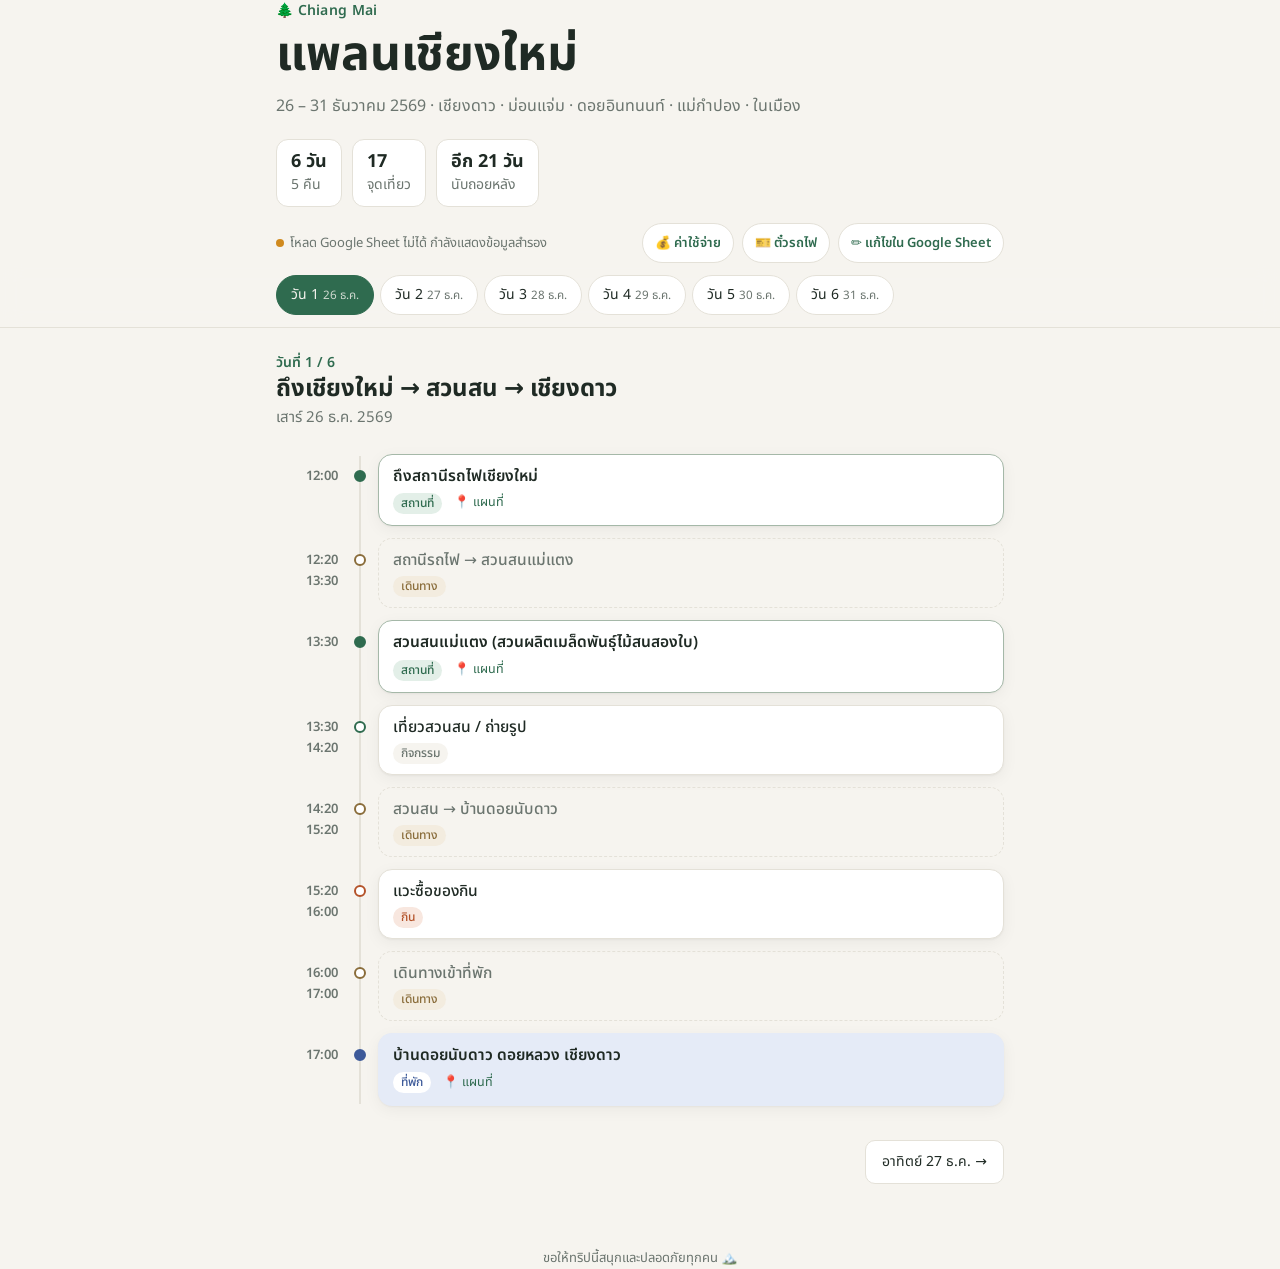
==== index.html @ aa2da0b5 "ปรับทุกหน้าให้ใช้งานบนมือถือได้ดีขึ้น" ====
<!DOCTYPE html>
<html lang="th">
<head>
<meta charset="UTF-8">
<meta name="viewport" content="width=device-width, initial-scale=1.0">
<title>ทริปเชียงใหม่ 2569</title>
<meta name="description" content="แพลนเที่ยวเชียงใหม่กับเพื่อนๆ 26–31 ธันวาคม 2569">
<link rel="preconnect" href="https://fonts.googleapis.com">
<link rel="preconnect" href="https://fonts.gstatic.com" crossorigin>
<link href="https://fonts.googleapis.com/css2?family=Noto+Sans+Thai:wght@400;500;600;700&display=swap" rel="stylesheet">
<style>
  :root {
    --bg: #f6f4ef;
    --surface: #ffffff;
    --text: #1f2a24;
    --muted: #6b756f;
    --line: #e4e1d8;
    --accent: #2f6b4f;
    --accent-soft: #e3efe8;
    --travel: #8a6d3b;
    --travel-soft: #f3ecdf;
    --food: #b4532a;
    --food-soft: #f8e7df;
    --stay: #3d5a99;
    --stay-soft: #e5ebf7;
    --shadow: 0 1px 2px rgba(0,0,0,.04), 0 4px 16px rgba(0,0,0,.05);
  }
  @media (prefers-color-scheme: dark) {
    :root {
      --bg: #121614;
      --surface: #1b211e;
      --text: #e8ece9;
      --muted: #94a09a;
      --line: #2b332f;
      --accent: #7cc4a0;
      --accent-soft: #1f3329;
      --travel: #d4b27a;
      --travel-soft: #2e2819;
      --food: #ee9a74;
      --food-soft: #35231b;
      --stay: #9db4ec;
      --stay-soft: #1f2639;
      --shadow: none;
    }
  }
  * { box-sizing: border-box; margin: 0; padding: 0; }
  body {
    font-family: "Noto Sans Thai", system-ui, sans-serif;
    background: var(--bg);
    color: var(--text);
    line-height: 1.6;
    -webkit-font-smoothing: antialiased;
  }
  .wrap { max-width: 760px; margin: 0 auto; padding: 0 16px; }

  /* Header */
  header { padding: 48px 0 24px; }
  .eyebrow { color: var(--accent); font-weight: 600; font-size: 14px; letter-spacing: .02em; }
  h1 { font-size: clamp(32px, 7vw, 48px); line-height: 1.15; font-weight: 700; margin: 6px 0 10px; }
  .sub { color: var(--muted); font-size: 16px; }
  .stats { display: flex; gap: 10px; flex-wrap: wrap; margin-top: 20px; }
  .stat {
    background: var(--surface); border: 1px solid var(--line); border-radius: 12px;
    padding: 10px 14px; font-size: 14px; color: var(--muted);
  }
  .stat b { color: var(--text); font-size: 18px; display: block; line-height: 1.3; }

  /* Tabs */
  nav {
    position: sticky; top: 0; z-index: 10;
    background: color-mix(in srgb, var(--bg) 88%, transparent);
    backdrop-filter: blur(10px); -webkit-backdrop-filter: blur(10px);
    border-bottom: 1px solid var(--line);
  }
  .tabs { display: flex; gap: 6px; overflow-x: auto; padding: 12px 0; scrollbar-width: none; }
  .tabs::-webkit-scrollbar { display: none; }
  .tab {
    flex: 0 0 auto; border: 1px solid var(--line); background: var(--surface); color: var(--text);
    font: inherit; font-size: 14px; padding: 6px 14px; border-radius: 999px; cursor: pointer;
    transition: background .15s, color .15s, border-color .15s;
  }
  .tab small { color: var(--muted); margin-left: 4px; }
  .tab[aria-selected="true"] { background: var(--accent); border-color: var(--accent); color: var(--bg); }
  .tab[aria-selected="true"] small { color: inherit; opacity: .8; }

  /* Day */
  main.wrap { padding-top: 24px; padding-bottom: 64px; }
  .day-head { margin-bottom: 18px; }
  .day-head .num { color: var(--accent); font-weight: 600; font-size: 14px; }
  .day-head h2 { font-size: 24px; line-height: 1.3; }
  .day-head p { color: var(--muted); font-size: 15px; }

  .timeline { list-style: none; position: relative; }
  .timeline::before {
    content: ""; position: absolute; left: 83px; top: 8px; bottom: 8px; width: 2px; background: var(--line);
  }
  .item { display: grid; grid-template-columns: 72px 24px 1fr; gap: 0 0; align-items: start; padding: 6px 0; }
  .time { font-size: 13px; font-weight: 600; color: var(--muted); text-align: right; padding: 12px 10px 0 0; font-variant-numeric: tabular-nums; }
  .dot {
    width: 12px; height: 12px; border-radius: 50%; margin: 16px auto 0; position: relative; z-index: 1;
    background: var(--surface); border: 2px solid var(--accent);
  }
  .card {
    background: var(--surface); border: 1px solid var(--line); border-radius: 14px;
    padding: 10px 14px; box-shadow: var(--shadow); margin-left: 6px;
  }
  .card .title { font-weight: 500; font-size: 15.5px; }
  .meta { display: flex; align-items: center; gap: 8px; flex-wrap: wrap; margin-top: 2px; }
  .tag { font-size: 12px; padding: 1px 8px; border-radius: 999px; font-weight: 500; }
  .map { font-size: 12.5px; color: var(--accent); text-decoration: none; }
  .map:hover { text-decoration: underline; }

  .t-place .dot { background: var(--accent); }
  .t-place .card { border-color: color-mix(in srgb, var(--accent) 35%, var(--line)); }
  .t-place .title { font-weight: 600; }
  .tag.place { background: var(--accent-soft); color: var(--accent); }
  .t-travel .dot { border-color: var(--travel); }
  .t-travel .card { background: transparent; box-shadow: none; border-style: dashed; }
  .t-travel .title { color: var(--muted); }
  .tag.travel { background: var(--travel-soft); color: var(--travel); }
  .t-food .dot { border-color: var(--food); }
  .tag.food { background: var(--food-soft); color: var(--food); }
  .t-stay .dot { background: var(--stay); border-color: var(--stay); }
  .t-stay .card { background: var(--stay-soft); border-color: transparent; }
  .t-stay .title { font-weight: 600; }
  .tag.stay { background: var(--surface); color: var(--stay); }
  .tag.activity { background: var(--bg); color: var(--muted); }

  .pager { display: flex; justify-content: space-between; gap: 10px; margin-top: 28px; }
  .pager button {
    font: inherit; font-size: 14px; background: var(--surface); color: var(--text);
    border: 1px solid var(--line); border-radius: 10px; padding: 10px 16px; cursor: pointer;
  }
  .pager button:disabled { visibility: hidden; }

  .sync { display: flex; align-items: center; justify-content: space-between; gap: 10px; flex-wrap: wrap; margin-top: 16px; font-size: 13px; color: var(--muted); }
  .led { display: inline-block; width: 8px; height: 8px; border-radius: 50%; background: var(--muted); margin-right: 6px; vertical-align: middle; }
  .led.ok { background: #2fa36b; } .led.warn { background: #d08a1e; }
  .edit { color: var(--accent); text-decoration: none; font-weight: 600; border: 1px solid var(--line); background: var(--surface); padding: 6px 12px; border-radius: 999px; }
  .edit:hover { border-color: var(--accent); }
  footer { color: var(--muted); font-size: 13px; text-align: center; padding: 0 0 40px; }

  /* มือถือ */
  html { -webkit-text-size-adjust: 100%; }
  .tab { min-height: 40px; }
  .map { display: inline-flex; align-items: center; min-height: 32px; padding: 0 4px; margin: -4px 0; }
  .pager button { min-height: 44px; }
  .edit { display: inline-flex; align-items: center; min-height: 40px; }
  @media (max-width: 480px) {
    header { padding: 28px 0 16px; }
    .sub { font-size: 15px; }
    .stats { display: grid; grid-template-columns: repeat(3, 1fr); gap: 8px; }
    .stat { padding: 8px 10px; font-size: 13px; }
    .stat b { font-size: 16px; white-space: nowrap; }
    .sync > span:last-child { width: 100%; display: grid !important; grid-template-columns: 1fr 1fr; }
    .sync > span:last-child .edit { justify-content: center; }
    .sync > span:last-child .edit:last-child { grid-column: 1 / -1; }
    .tabs { padding: 10px 0; margin: 0 -16px; padding-left: 16px; padding-right: 16px; scroll-padding: 0 16px; }
    .day-head h2 { font-size: 21px; }
    .timeline::before { left: 59px; }
    .item { grid-template-columns: 48px 24px 1fr; }
    .time { font-size: 12px; padding-right: 6px; }
    .card { padding: 9px 12px; margin-left: 4px; }
    .card .title { font-size: 15px; }
    .pager button { flex: 1; font-size: 13px; padding: 10px 12px; }
    .pager button:last-child { text-align: right; }
  }
</style>
</head>
<body>
<header class="wrap">
  <div class="eyebrow">🌲 Chiang Mai</div>
  <h1>แพลนเชียงใหม่</h1>
  <p class="sub">26 – 31 ธันวาคม 2569 · เชียงดาว · ม่อนแจ่ม · ดอยอินทนนท์ · แม่กำปอง · ในเมือง</p>
  <div class="stats">
    <div class="stat"><b>6 วัน</b>5 คืน</div>
    <div class="stat"><b id="placeCount">–</b>จุดเที่ยว</div>
    <div class="stat"><b id="countdown">–</b>นับถอยหลัง</div>
  </div>
  <div class="sync">
    <span id="syncStatus"><i class="led"></i>กำลังโหลดข้อมูลจาก Google Sheet…</span>
    <span style="display:flex;gap:8px;flex-wrap:wrap">
      <a class="edit" href="expenses.html">💰 ค่าใช้จ่าย</a>
      <a class="edit" href="tickets.html">🎫 ตั๋วรถไฟ</a>
      <a id="editLink" class="edit" target="_blank" rel="noopener">✏️ แก้ไขใน Google Sheet</a>
    </span>
  </div>
</header>

<nav><div class="wrap"><div class="tabs" id="tabs" role="tablist"></div></div></nav>

<main class="wrap" id="day"></main>

<footer class="wrap">ขอให้ทริปนี้สนุกและปลอดภัยทุกคน 🏔️</footer>

<script>
// ข้อมูลสำรอง ใช้เมื่อโหลด Google Sheet ไม่ได้
const FALLBACK = [
  { date: "2026-12-26", label: "เสาร์ 26 ธ.ค.", title: "ถึงเชียงใหม่ → สวนสน → เชียงดาว", items: [
    ["12:00", "ถึงสถานีรถไฟเชียงใหม่", "place", "สถานีรถไฟเชียงใหม่"],
    ["12:20–13:30", "สถานีรถไฟ → สวนสนแม่แตง", "travel"],
    ["13:30", "สวนสนแม่แตง (สวนผลิตเมล็ดพันธุ์ไม้สนสองใบ)", "place", "สวนผลิตเมล็ดพันธุ์ไม้สนสองใบ แม่แตง"],
    ["13:30–14:20", "เที่ยวสวนสน / ถ่ายรูป", "activity"],
    ["14:20–15:20", "สวนสน → บ้านดอยนับดาว", "travel"],
    ["15:20–16:00", "แวะซื้อของกิน", "food"],
    ["16:00–17:00", "เดินทางเข้าที่พัก", "travel"],
    ["17:00", "บ้านดอยนับดาว ดอยหลวง เชียงดาว", "stay", "บ้านดอยนับดาว เชียงดาว"],
  ]},
  { date: "2026-12-27", label: "อาทิตย์ 27 ธ.ค.", title: "ไร่แกะ → จังเกิ้ลโคสเตอร์ → ม่อนแจ่ม", items: [
    ["09:00", "ออกเดินทางจากบ้านดอยนับดาว", "activity"],
    ["09:00–10:40", "เชียงดาว → ไร่ปางแกะเมอร์ริโน่", "travel"],
    ["10:40", "ไร่ปางแกะเมอร์ริโน่", "place", "ไร่ปางแกะเมอร์ริโน่"],
    ["10:40–12:00", "ให้อาหารแกะ / ถ่ายรูป", "activity"],
    ["12:00–12:30", "กินข้าว", "food"],
    ["12:30–12:50", "ไปโป่งแยง Jungle Coaster", "travel"],
    ["13:00", "โป่งแยง จังเกิ้ล โคสเตอร์", "place", "Pongyang Jungle Coaster"],
    ["15:20–17:00", "เดินทางไปที่พัก", "travel"],
    ["17:00", "ถึงบ้านภูต้นซ้อ ม่อนแจ่ม", "stay", "บ้านภูต้นซ้อ ม่อนแจ่ม"],
  ]},
  { date: "2026-12-28", label: "จันทร์ 28 ธ.ค.", title: "ดอยปุย → ดอยสุเทพ → อ่างแก้ว → อินทนนท์", items: [
    ["09:00", "ออกจากบ้านภูต้นซ้อ ม่อนแจ่ม", "activity"],
    ["09:00–10:20", "ม่อนแจ่ม → จุดชมวิวดอยปุย", "travel"],
    ["10:20", "จุดชมวิวดอยปุย", "place", "จุดชมวิวดอยปุย"],
    ["10:20–11:00", "ถ่ายรูป / ชมวิว", "activity"],
    ["11:00–11:30", "ดอยปุย → ดอยสุเทพ", "travel"],
    ["11:30", "วัดพระธาตุดอยสุเทพราชวรวิหาร", "place", "วัดพระธาตุดอยสุเทพราชวรวิหาร"],
    ["11:30–12:20", "เดินเล่น / ถ่ายรูป", "activity"],
    ["12:20–12:50", "ดอยสุเทพ → อ่างแก้ว มช.", "travel"],
    ["12:50", "อ่างแก้ว มช.", "place", "อ่างแก้ว มหาวิทยาลัยเชียงใหม่"],
    ["12:50–13:30", "เดินเล่น / ถ่ายรูป", "activity"],
    ["14:00–14:20", "อ่างแก้ว → สวนสาธารณะ อบจ.", "travel"],
    ["14:20", "สวนสาธารณะ อบจ.เชียงใหม่", "place", "สวนสาธารณะ อบจ.เชียงใหม่"],
    ["14:20–15:00", "เดินเล่น", "activity"],
    ["15:00–17:00", "สวน อบจ. → ดอยอินทนนท์", "travel"],
    ["17:00", "ลานกางเต็นท์ ดอยอินทนนท์", "stay", "ลานกางเต็นท์ ดอยอินทนนท์"],
  ]},
  { date: "2026-12-29", label: "อังคาร 29 ธ.ค.", title: "กิ่วแม่ปาน → ผาช่อ → แม่กำปอง", items: [
    ["07:30–08:00", "กินข้าว / เตรียมตัว", "food"],
    ["08:00", "ออกจากดอยอินทนนท์", "activity"],
    ["08:20", "ถึงกิ่วแม่ปาน", "place", "เส้นทางศึกษาธรรมชาติกิ่วแม่ปาน"],
    ["08:20–10:30", "เดินกิ่วแม่ปาน", "activity"],
    ["10:30", "ออกจากกิ่วแม่ปาน", "activity"],
    ["10:30–12:00", "ดอยอินทนนท์ → ผาช่อ", "travel"],
    ["12:00", "ถึงผาช่อ อุทยานแห่งชาติแม่วาง", "place", "ผาช่อ อุทยานแห่งชาติแม่วาง"],
    ["13:45–16:15", "ผาช่อ → แม่กำปอง", "travel"],
    ["16:15–16:30", "ถึงแม่กำปอง", "place", "หมู่บ้านแม่กำปอง"],
    ["16:30–18:30", "เดินเที่ยวแม่กำปอง", "activity"],
    ["18:30–20:00", "แม่กำปอง → โรงแรมในเมือง", "travel"],
    ["20:00", "นอนโรงแรมในเมืองเชียงใหม่", "stay"],
  ]},
  { date: "2026-12-30", label: "พุธ 30 ธ.ค.", title: "ต้นฉำฉากลางน้ำ → ท่าแพ → คลองแม่ข่า → กลับ", items: [
    ["04:30", "ออกเดินทาง", "activity"],
    ["04:30–06:00", "โรงแรม → ท่าเรือเขื่อนแม่งัด", "travel"],
    ["06:00", "ถึงท่าเรือต้นฉำฉากลางน้ำ", "place", "ต้นฉำฉากลางน้ำ เขื่อนแม่งัด"],
    ["06:00–06:20", "นั่งเรือ", "travel"],
    ["06:20", "ถึงต้นฉำฉากลางน้ำ", "place"],
    ["06:20–07:30", "ชมวิว / ถ่ายรูป", "activity"],
    ["07:30–07:50", "กลับท่าเรือ", "travel"],
    ["07:50–09:20", "กลับเชียงใหม่", "travel"],
    ["09:20–10:30", "กินข้าว / พัก", "food"],
    ["11:00", "Check out โรงแรมในเมืองเชียงใหม่", "stay"],
    ["11:00–11:30", "โรงแรม → ประตูท่าแพ", "travel"],
    ["11:30", "ถึงประตูท่าแพ", "place", "ประตูท่าแพ เชียงใหม่"],
    ["11:30–13:30", "กินข้าว / เที่ยว", "food"],
    ["14:30", "ออกจากประตูท่าแพ", "activity"],
    ["15:00–16:30", "เดินเที่ยวคลองแม่ข่า", "place", "คลองแม่ข่า เชียงใหม่"],
    ["17:00", "สถานีรถไฟเชียงใหม่ กลับ กทม.", "place", "สถานีรถไฟเชียงใหม่"],
    ["18:20", "รถไฟออกจากสถานีเชียงใหม่ (ขบวน 10)", "travel"],
  ]},
  { date: "2026-12-31", label: "พฤหัสบดี 31 ธ.ค.", title: "ถึงกรุงเทพฯ", items: [
    ["06:30", "ถึงสถานีกลางกรุงเทพอภิวัฒน์", "place", "สถานีกลางกรุงเทพอภิวัฒน์"],
    ["08:30", "แยกย้ายกลับบ้าน", "activity"],
  ]},
];

const TAGS = { place: "สถานที่", travel: "เดินทาง", food: "กิน", stay: "ที่พัก", activity: "กิจกรรม" };
const esc = s => s.replace(/[&<>"]/g, c => ({ "&": "&amp;", "<": "&lt;", ">": "&gt;", '"': "&quot;" }[c]));
const tabsEl = document.getElementById("tabs");
const dayEl = document.getElementById("day");

function render(i, scrollTab = true) {
  const d = TRIP[i];
  [...tabsEl.children].forEach((t, j) => t.setAttribute("aria-selected", j === i));
  const t = tabsEl.children[i];
  tabsEl.scrollTo({ left: t.offsetLeft - (tabsEl.clientWidth - t.offsetWidth) / 2, behavior: "smooth" });
  dayEl.innerHTML = `
    <div class="day-head">
      <div class="num">วันที่ ${i + 1} / ${TRIP.length}</div>
      <h2>${esc(d.title)}</h2>
      <p>${esc(d.label)} 2569</p>
    </div>
    <ol class="timeline">
      ${d.items.map(([time, title, type, q]) => `
        <li class="item t-${type}">
          <div class="time">${time.replace("–", "<br>")}</div>
          <div class="dot"></div>
          <div class="card">
            <div class="title">${esc(title)}</div>
            <div class="meta">
              <span class="tag ${type}">${TAGS[type]}</span>
              ${q ? `<a class="map" target="_blank" rel="noopener" href="https://www.google.com/maps/search/?api=1&query=${encodeURIComponent(q)}">📍 แผนที่</a>` : ""}
            </div>
          </div>
        </li>`).join("")}
    </ol>
    <div class="pager">
      <button ${i === 0 ? "disabled" : ""} onclick="go(${i - 1})">← ${i > 0 ? esc(TRIP[i - 1].label) : ""}</button>
      <button ${i === TRIP.length - 1 ? "disabled" : ""} onclick="go(${i + 1})">${i < TRIP.length - 1 ? esc(TRIP[i + 1].label) : ""} →</button>
    </div>`;
  history.replaceState(null, "", "#day" + (i + 1));
}
function go(i) { current = i; render(i); window.scrollTo({ top: document.querySelector("nav").offsetTop, behavior: "smooth" }); }

// ====== Google Sheet ======
const SHEET_ID = "1g6TUgi-lsjH7V-GZ_DfPVEWCNYqz2OyLvq09_fQpO-4";
const SHEET_TAB = "แพลนเว็บ";            // ชื่อแท็บในชีต
const REFRESH_SEC = 30;                  // ดึงข้อมูลใหม่ทุกกี่วินาที
const TRIP_START = new Date("2026-12-26T00:00:00+07:00");
const TH_DAYS = ["อาทิตย์","จันทร์","อังคาร","พุธ","พฤหัสบดี","ศุกร์","เสาร์"];
const TH_MONTHS = ["ม.ค.","ก.พ.","มี.ค.","เม.ย.","พ.ค.","มิ.ย.","ก.ค.","ส.ค.","ก.ย.","ต.ค.","พ.ย.","ธ.ค."];
const TYPE_FROM_TH = { "สถานที่":"place", "เดินทาง":"travel", "กิน":"food", "ที่พัก":"stay", "กิจกรรม":"activity" };

let TRIP = FALLBACK, current = 0, lastJSON = "";
document.getElementById("editLink").href = `https://docs.google.com/spreadsheets/d/${SHEET_ID}/edit`;

function parseCSV(text) {
  const rows = []; let row = [], f = "", q = false;
  for (let i = 0; i < text.length; i++) {
    const c = text[i];
    if (q) { if (c === '"') { if (text[i + 1] === '"') { f += '"'; i++; } else q = false; } else f += c; }
    else if (c === '"') q = true;
    else if (c === ",") { row.push(f); f = ""; }
    else if (c === "\n" || c === "\r") { if (c === "\r" && text[i + 1] === "\n") i++; row.push(f); rows.push(row); row = []; f = ""; }
    else f += c;
  }
  if (f || row.length) { row.push(f); rows.push(row); }
  return rows;
}

function buildTrip(rows) {
  const head = rows[0].map(h => h.trim());
  const col = name => head.indexOf(name);
  const cDay = col("วัน"), cTime = col("เวลา"), cText = col("กิจกรรม"), cType = col("ประเภท"), cMap = col("ค้นหาในแผนที่");
  if (cDay < 0 || cTime < 0 || cText < 0) throw new Error("หัวตารางไม่ตรง");
  const days = {};
  for (const r of rows.slice(1)) {
    const n = parseInt(r[cDay], 10), text = (r[cText] || "").trim();
    if (!n || !text) continue;
    const time = (r[cTime] || "").trim().replace(/(\d{1,2}:\d{2}):\d{2}/g, "$1").replace(/(\d)\.(\d{2})/g, "$1:$2").replace(/\s*[-–]\s*/, "–");
    const type = TYPE_FROM_TH[(r[cType] || "").trim()] || "activity";
    (days[n] = days[n] || []).push([time, text, type, cMap >= 0 ? (r[cMap] || "").trim() : ""]);
  }
  const nums = Object.keys(days).map(Number).sort((a, b) => a - b);
  if (!nums.length) throw new Error("ไม่มีข้อมูล");
  return nums.map(n => {
    const d = new Date(TRIP_START.getTime() + (n - 1) * 864e5);
    const iso = d.toLocaleDateString("en-CA", { timeZone: "Asia/Bangkok" });
    const fb = FALLBACK.find(x => x.date === iso);
    const places = days[n].filter(x => x[2] === "place").map(x => x[1]);
    return {
      date: iso,
      label: `${TH_DAYS[d.getDay()]} ${d.getDate()} ${TH_MONTHS[d.getMonth()]}`,
      title: fb ? fb.title : places.slice(0, 3).join(" → ") || `วันที่ ${n}`,
      items: days[n],
    };
  });
}

function setStatus(kind, msg) {
  document.getElementById("syncStatus").innerHTML = `<i class="led ${kind}"></i>${esc(msg)}`;
}

function buildTabs() {
  tabsEl.innerHTML = "";
  TRIP.forEach((d, i) => {
    const b = document.createElement("button");
    b.className = "tab"; b.setAttribute("role", "tab");
    b.innerHTML = `วัน ${i + 1}<small>${+d.date.slice(8)} ${TH_MONTHS[+d.date.slice(5, 7) - 1]}</small>`;
    b.onclick = () => { current = i; render(i); };
    tabsEl.appendChild(b);
  });
  document.getElementById("placeCount").textContent =
    new Set(TRIP.flatMap(d => d.items.filter(x => x[2] === "place").map(x => x[1]))).size;
  document.querySelector(".stat b").textContent = `${TRIP.length} วัน`;
  document.querySelector(".stat").lastChild.textContent = `${Math.max(TRIP.length - 1, 0)} คืน`;
}

async function loadSheet() {
  try {
    const url = `https://docs.google.com/spreadsheets/d/${SHEET_ID}/gviz/tq?tqx=out:csv&headers=1&sheet=${encodeURIComponent(SHEET_TAB)}&t=${Date.now()}`;
    const res = await fetch(url, { cache: "no-store" });
    if (!res.ok) throw new Error("HTTP " + res.status);
    const trip = buildTrip(parseCSV(await res.text()));
    const json = JSON.stringify(trip);
    if (json !== lastJSON) {
      lastJSON = json; TRIP = trip;
      if (current >= TRIP.length) current = TRIP.length - 1;
      buildTabs(); render(current, false);
    }
    setStatus("ok", "ข้อมูลจาก Google Sheet · อัปเดต " + new Date().toLocaleTimeString("th-TH", { hour: "2-digit", minute: "2-digit", second: "2-digit" }));
  } catch (e) {
    console.warn("โหลด Google Sheet ไม่ได้:", e);
    setStatus("warn", "โหลด Google Sheet ไม่ได้ กำลังแสดงข้อมูลสำรอง");
  }
}

// วันเริ่มต้น: จาก #dayN ใน URL, หรือวันปัจจุบันถ้าอยู่ระหว่างทริป
const today = new Date().toLocaleDateString("en-CA", { timeZone: "Asia/Bangkok" });
current = Math.max(TRIP.findIndex(d => d.date === today), 0);
const m = location.hash.match(/day(\d+)/);
if (m && TRIP[m[1] - 1]) current = m[1] - 1;
buildTabs(); render(current, false);
loadSheet();
setInterval(() => { if (!document.hidden) loadSheet(); }, REFRESH_SEC * 1000);
document.addEventListener("visibilitychange", () => { if (!document.hidden) loadSheet(); });

const diff = Math.ceil((new Date("2026-12-26T12:00:00+07:00") - Date.now()) / 864e5);
document.getElementById("countdown").textContent =
  diff > 0 ? `อีก ${diff} วัน` : (today <= "2026-12-31" ? "กำลังเที่ยว!" : "จบทริปแล้ว");
</script>
</body>
</html>
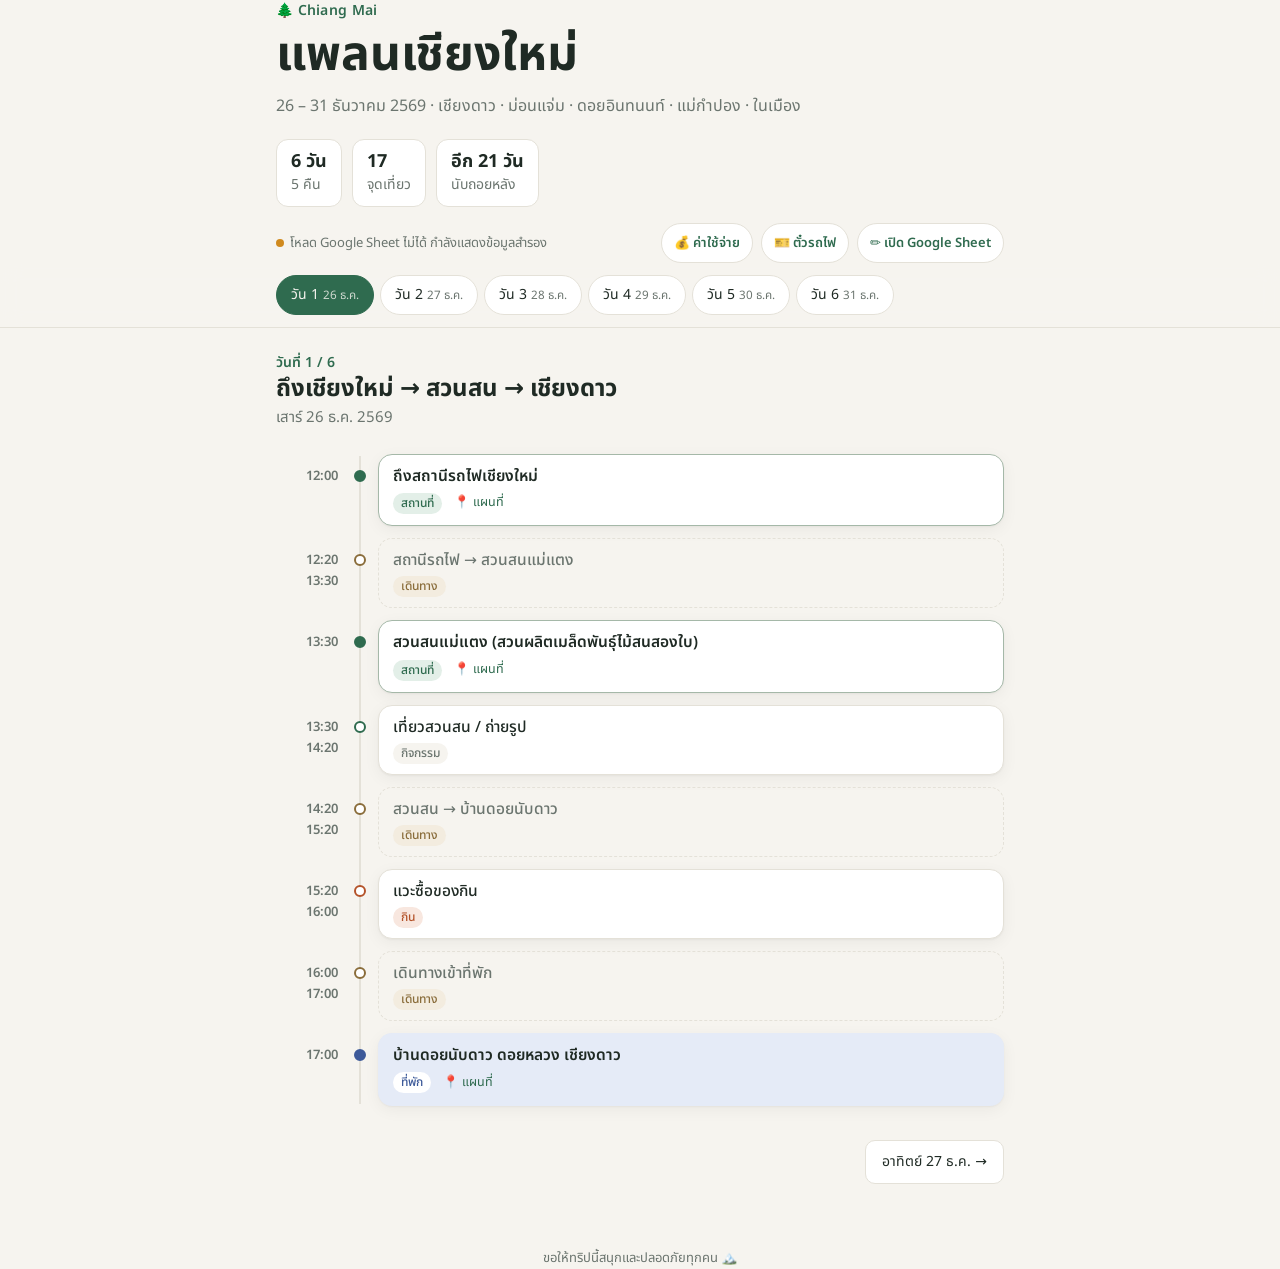
==== commit ed9c33d3: "เพิ่มโหมดแก้ไขกำหนดการบนหน้าเว็บ + สคริปต์ Apps Script" ====
--- a/index.html
+++ b/index.html
@@ -140,6 +140,32 @@
   .edit:hover { border-color: var(--accent); }
   footer { color: var(--muted); font-size: 13px; text-align: center; padding: 0 0 40px; }
 
+  /* โหมดแก้ไขกำหนดการ */
+  .ed-title { width: 100%; font: inherit; font-size: 20px; font-weight: 700; padding: 8px 10px; border-radius: 10px; border: 1px solid var(--line); background: var(--surface); color: var(--text); margin-top: 4px; }
+  .ed-list { list-style: none; display: flex; flex-direction: column; gap: 10px; margin-top: 16px; }
+  .ed-item { background: var(--surface); border: 1px solid var(--line); border-radius: 14px; padding: 10px; display: grid; grid-template-columns: 130px 1fr 120px; gap: 8px; box-shadow: var(--shadow); }
+  .ed-item input, .ed-item select { font: inherit; font-size: 16px; min-height: 42px; padding: 6px 10px; border-radius: 10px; border: 1px solid var(--line); background: var(--bg); color: var(--text); width: 100%; min-width: 0; }
+  .ed-item .f-q { grid-column: 1 / 3; font-size: 14px; }
+  .ed-item .ctl { display: flex; gap: 4px; justify-content: flex-end; }
+  .ed-item .ctl button { font: inherit; width: 40px; height: 42px; border-radius: 10px; border: 1px solid var(--line); background: var(--surface); color: var(--text); cursor: pointer; }
+  .ed-item .ctl button:disabled { opacity: .35; cursor: default; }
+  .ed-item .ctl .del { color: #b4452a; }
+  .ed-add { display: flex; gap: 8px; flex-wrap: wrap; margin-top: 12px; }
+  .ed-btn { font: inherit; font-size: 14px; font-weight: 600; min-height: 44px; padding: 8px 16px; border-radius: 999px; border: 1px dashed var(--accent); background: transparent; color: var(--accent); cursor: pointer; }
+  .ed-btn.danger { border-color: #b4452a; color: #b4452a; }
+  .ed-help { font-size: 13px; color: var(--muted); margin-top: 8px; }
+  .ed-bar { position: fixed; left: 0; right: 0; bottom: 0; z-index: 20; background: var(--surface); border-top: 1px solid var(--line); box-shadow: 0 -4px 16px rgba(0,0,0,.08); padding: 10px 16px calc(10px + env(safe-area-inset-bottom, 0px)); }
+  .ed-bar .in { max-width: 760px; margin: 0 auto; display: flex; gap: 8px; align-items: center; }
+  .ed-bar .msg { flex: 1; font-size: 13px; color: var(--muted); }
+  .ed-bar button { font: inherit; font-size: 15px; font-weight: 600; min-height: 44px; padding: 8px 18px; border-radius: 999px; cursor: pointer; border: 1px solid var(--line); background: var(--surface); color: var(--text); }
+  .ed-bar .save { background: var(--accent); border-color: var(--accent); color: var(--bg); }
+  .ed-bar button:disabled { opacity: .6; cursor: wait; }
+  body.editing main.wrap { padding-bottom: 120px; }
+  body.editing footer { display: none; }
+  button.edit { font: inherit; font-size: 13px; font-weight: 600; cursor: pointer; color: var(--accent); }
+
+  [hidden] { display: none !important; }
+
   /* มือถือ */
   html { -webkit-text-size-adjust: 100%; }
   .tab { min-height: 40px; }
@@ -154,7 +180,8 @@
     .stat b { font-size: 16px; white-space: nowrap; }
     .sync > span:last-child { width: 100%; display: grid !important; grid-template-columns: 1fr 1fr; }
     .sync > span:last-child .edit { justify-content: center; }
-    .sync > span:last-child .edit:last-child { grid-column: 1 / -1; }
+    #planEditBtn[hidden] + .edit { grid-column: 1 / -1; }
+    .sync .edit { white-space: nowrap; padding: 6px 8px; font-size: 13px; }
     .tabs { padding: 10px 0; margin: 0 -16px; padding-left: 16px; padding-right: 16px; scroll-padding: 0 16px; }
     .day-head h2 { font-size: 21px; }
     .timeline::before { left: 59px; }
@@ -164,6 +191,13 @@
     .card .title { font-size: 15px; }
     .pager button { flex: 1; font-size: 13px; padding: 10px 12px; }
     .pager button:last-child { text-align: right; }
+    .ed-item { grid-template-columns: 1fr 1fr; }
+    .ed-item .f-text { grid-column: 1 / -1; order: -1; }
+    .ed-item .f-q { grid-column: 1 / -1; }
+    .ed-item .ctl { grid-column: 1 / -1; }
+    .ed-item .ctl button { flex: 1; width: auto; }
+    .ed-bar .msg { display: none; }
+    .ed-bar button { flex: 1; }
   }
 </style>
 </head>
@@ -182,7 +216,8 @@
     <span style="display:flex;gap:8px;flex-wrap:wrap">
       <a class="edit" href="expenses.html">💰 ค่าใช้จ่าย</a>
       <a class="edit" href="tickets.html">🎫 ตั๋วรถไฟ</a>
-      <a id="editLink" class="edit" target="_blank" rel="noopener">✏️ แก้ไขใน Google Sheet</a>
+      <button type="button" id="planEditBtn" class="edit" hidden onclick="startEdit()">📝 แก้ไขกำหนดการ</button>
+      <a id="editLink" class="edit" target="_blank" rel="noopener">✏️ เปิด Google Sheet</a>
     </span>
   </div>
 </header>
@@ -192,6 +227,14 @@
 <main class="wrap" id="day"></main>
 
 <footer class="wrap">ขอให้ทริปนี้สนุกและปลอดภัยทุกคน 🏔️</footer>
+
+<div class="ed-bar" id="edBar" hidden>
+  <div class="in">
+    <span class="msg">กำลังแก้ไข · กดบันทึกเพื่อส่งขึ้น Google Sheet</span>
+    <button type="button" onclick="cancelEdit()">ยกเลิก</button>
+    <button type="button" class="save" id="edSave" onclick="saveEdit()">💾 บันทึก</button>
+  </div>
+</div>
 
 <script>
 // ข้อมูลสำรอง ใช้เมื่อโหลด Google Sheet ไม่ได้
@@ -279,6 +322,7 @@
 const dayEl = document.getElementById("day");
 
 function render(i, scrollTab = true) {
+  if (editing) return renderEditor(i);
   const d = TRIP[i];
   [...tabsEl.children].forEach((t, j) => t.setAttribute("aria-selected", j === i));
   const t = tabsEl.children[i];
@@ -287,7 +331,7 @@
     <div class="day-head">
       <div class="num">วันที่ ${i + 1} / ${TRIP.length}</div>
       <h2>${esc(d.title)}</h2>
-      <p>${esc(d.label)} 2569</p>
+      <p>${esc(d.label)} ${+d.date.slice(0, 4) + 543}</p>
     </div>
     <ol class="timeline">
       ${d.items.map(([time, title, type, q]) => `
@@ -340,27 +384,27 @@
 function buildTrip(rows) {
   const head = rows[0].map(h => h.trim());
   const col = name => head.indexOf(name);
-  const cDay = col("วัน"), cTime = col("เวลา"), cText = col("กิจกรรม"), cType = col("ประเภท"), cMap = col("ค้นหาในแผนที่");
+  const cDay = col("วัน"), cTime = col("เวลา"), cText = col("กิจกรรม"), cType = col("ประเภท"), cMap = col("ค้นหาในแผนที่"), cTitle = col("หัวข้อวัน");
   if (cDay < 0 || cTime < 0 || cText < 0) throw new Error("หัวตารางไม่ตรง");
-  const days = {};
+  const days = {}, titles = {};
   for (const r of rows.slice(1)) {
     const n = parseInt(r[cDay], 10), text = (r[cText] || "").trim();
     if (!n || !text) continue;
     const time = (r[cTime] || "").trim().replace(/(\d{1,2}:\d{2}):\d{2}/g, "$1").replace(/(\d)\.(\d{2})/g, "$1:$2").replace(/\s*[-–]\s*/, "–");
     const type = TYPE_FROM_TH[(r[cType] || "").trim()] || "activity";
+    if (cTitle >= 0 && !titles[n] && (r[cTitle] || "").trim()) titles[n] = r[cTitle].trim();
     (days[n] = days[n] || []).push([time, text, type, cMap >= 0 ? (r[cMap] || "").trim() : ""]);
   }
   const nums = Object.keys(days).map(Number).sort((a, b) => a - b);
   if (!nums.length) throw new Error("ไม่มีข้อมูล");
   return nums.map(n => {
-    const d = new Date(TRIP_START.getTime() + (n - 1) * 864e5);
-    const iso = d.toLocaleDateString("en-CA", { timeZone: "Asia/Bangkok" });
+    const { date: iso, label } = dayMeta(n - 1);
     const fb = FALLBACK.find(x => x.date === iso);
     const places = days[n].filter(x => x[2] === "place").map(x => x[1]);
     return {
       date: iso,
-      label: `${TH_DAYS[d.getDay()]} ${d.getDate()} ${TH_MONTHS[d.getMonth()]}`,
-      title: fb ? fb.title : places.slice(0, 3).join(" → ") || `วันที่ ${n}`,
+      label,
+      title: titles[n] || (fb ? fb.title : places.slice(0, 3).join(" → ") || `วันที่ ${n}`),
       items: days[n],
     };
   });
@@ -372,13 +416,19 @@
 
 function buildTabs() {
   tabsEl.innerHTML = "";
-  TRIP.forEach((d, i) => {
+  view().forEach((d, i) => {
     const b = document.createElement("button");
     b.className = "tab"; b.setAttribute("role", "tab");
     b.innerHTML = `วัน ${i + 1}<small>${+d.date.slice(8)} ${TH_MONTHS[+d.date.slice(5, 7) - 1]}</small>`;
     b.onclick = () => { current = i; render(i); };
     tabsEl.appendChild(b);
   });
+  if (editing) {
+    const b = document.createElement("button");
+    b.className = "tab"; b.textContent = "+ เพิ่มวัน"; b.onclick = addDay;
+    tabsEl.appendChild(b);
+    return;
+  }
   document.getElementById("placeCount").textContent =
     new Set(TRIP.flatMap(d => d.items.filter(x => x[2] === "place").map(x => x[1]))).size;
   document.querySelector(".stat b").textContent = `${TRIP.length} วัน`;
@@ -386,12 +436,14 @@
 }
 
 async function loadSheet() {
+  if (editing || Date.now() < holdUntil) return;
   try {
     const url = `https://docs.google.com/spreadsheets/d/${SHEET_ID}/gviz/tq?tqx=out:csv&headers=1&sheet=${encodeURIComponent(SHEET_TAB)}&t=${Date.now()}`;
     const res = await fetch(url, { cache: "no-store" });
     if (!res.ok) throw new Error("HTTP " + res.status);
     const trip = buildTrip(parseCSV(await res.text()));
     const json = JSON.stringify(trip);
+    if (editing) return;
     if (json !== lastJSON) {
       lastJSON = json; TRIP = trip;
       if (current >= TRIP.length) current = TRIP.length - 1;
@@ -404,6 +456,152 @@
   }
 }
 
+// ====== แก้ไขกำหนดการบนหน้าเว็บ (ผ่าน Apps Script) ======
+// ใส่ URL เว็บแอปของสคริปต์แก้แพลน หลังกด Deploy ถ้าเว้นว่าง ปุ่มแก้ไขจะไม่แสดง
+const PLAN_API_URL = "";
+const TYPE_TH = { place: "สถานที่", travel: "เดินทาง", food: "กิน", stay: "ที่พัก", activity: "กิจกรรม" };
+let editing = false, DRAFT = null, holdUntil = 0;
+const view = () => editing ? DRAFT : TRIP;
+if (PLAN_API_URL) document.getElementById("planEditBtn").hidden = false;
+
+// คำนวณวันที่แบบไม่ขึ้นกับเขตเวลาของเครื่อง
+function dayMeta(n) {
+  const d = new Date(Date.UTC(2026, 11, 26 + n));
+  return { date: d.toISOString().slice(0, 10), label: `${TH_DAYS[d.getUTCDay()]} ${d.getUTCDate()} ${TH_MONTHS[d.getUTCMonth()]}` };
+}
+const relabel = days => days.forEach((d, n) => Object.assign(d, dayMeta(n)));
+
+function startEdit() {
+  DRAFT = JSON.parse(JSON.stringify(TRIP));
+  editing = true; document.body.classList.add("editing");
+  document.getElementById("edBar").hidden = false;
+  buildTabs(); render(current);
+  window.scrollTo({ top: document.querySelector("nav").offsetTop });
+}
+function stopEdit() {
+  editing = false; DRAFT = null; document.body.classList.remove("editing");
+  document.getElementById("edBar").hidden = true;
+  if (current >= TRIP.length) current = TRIP.length - 1;
+  buildTabs(); render(current, false);
+}
+function cancelEdit() {
+  if (JSON.stringify(DRAFT) !== JSON.stringify(TRIP) && !confirm("ยกเลิกการแก้ไขทั้งหมด?")) return;
+  stopEdit();
+}
+
+function renderEditor(i) {
+  const d = DRAFT[i];
+  [...tabsEl.children].forEach((t, j) => t.setAttribute("aria-selected", j === i));
+  const opts = sel => Object.entries(TYPE_TH).map(([k, v]) => `<option value="${k}"${k === sel ? " selected" : ""}>${v}</option>`).join("");
+  const val = v => esc(String(v || ""));
+  dayEl.innerHTML = `
+    <div class="day-head">
+      <div class="num">แก้ไขวันที่ ${i + 1} / ${DRAFT.length} · ${esc(d.label)} ${+d.date.slice(0, 4) + 543}</div>
+      <input class="ed-title" data-title value="${val(d.title)}" placeholder="หัวข้อของวันนี้" aria-label="หัวข้อของวัน">
+    </div>
+    <ol class="ed-list">
+      ${d.items.map(([time, text, type, q], j) => `
+        <li class="ed-item" data-j="${j}">
+          <input class="f-time" data-k="0" value="${val(time)}" placeholder="09:00–10:30" aria-label="เวลา">
+          <input class="f-text" data-k="1" value="${val(text)}" placeholder="ทำอะไร / ไปไหน" aria-label="กิจกรรม">
+          <select class="f-type" data-k="2" aria-label="ประเภท">${opts(type)}</select>
+          <input class="f-q" data-k="3" value="${val(q)}" placeholder="📍 คำค้นใน Google Maps (ไม่ใส่ก็ได้)" aria-label="คำค้นในแผนที่">
+          <div class="ctl">
+            <button type="button" onclick="moveItem(${j},-1)" ${j === 0 ? "disabled" : ""} aria-label="เลื่อนขึ้น">↑</button>
+            <button type="button" onclick="moveItem(${j},1)" ${j === d.items.length - 1 ? "disabled" : ""} aria-label="เลื่อนลง">↓</button>
+            <button type="button" class="del" onclick="delItem(${j})" aria-label="ลบรายการ">🗑</button>
+          </div>
+        </li>`).join("")}
+    </ol>
+    <div class="ed-add">
+      <button type="button" class="ed-btn" onclick="addItem()">+ เพิ่มรายการ</button>
+      ${DRAFT.length > 1 ? `<button type="button" class="ed-btn danger" onclick="delDay()">ลบวันนี้</button>` : ""}
+    </div>
+    <p class="ed-help">เวลาเขียนแบบ 09:00 หรือช่วง 09:00–10:30 แก้ได้หลายวันแล้วกดบันทึกทีเดียว</p>`;
+  history.replaceState(null, "", "#day" + (i + 1));
+}
+
+dayEl.addEventListener("input", e => {
+  if (!editing) return;
+  const d = DRAFT[current], el = e.target;
+  if (el.hasAttribute("data-title")) { d.title = el.value; return; }
+  const li = el.closest(".ed-item");
+  if (li && el.dataset.k) d.items[+li.dataset.j][+el.dataset.k] = el.value;
+});
+function addItem() {
+  const items = DRAFT[current].items, last = items[items.length - 1];
+  items.push([last ? String(last[0]).split("–").pop() : "", "", "activity", ""]);
+  render(current);
+  const list = dayEl.querySelectorAll(".f-text"); list[list.length - 1].focus();
+}
+function moveItem(j, dir) {
+  const items = DRAFT[current].items;
+  [items[j], items[j + dir]] = [items[j + dir], items[j]];
+  render(current);
+}
+function delItem(j) {
+  const it = DRAFT[current].items[j];
+  if (String(it[1]).trim() && !confirm(`ลบ "${it[1]}"?`)) return;
+  DRAFT[current].items.splice(j, 1); render(current);
+}
+function addDay() {
+  DRAFT.push({ title: "", items: [["", "", "activity", ""]] });
+  relabel(DRAFT); current = DRAFT.length - 1; buildTabs(); render(current);
+}
+function delDay() {
+  if (!confirm(`ลบวันที่ ${current + 1} ทั้งวัน? วันถัดไปจะเลื่อนขึ้นมาแทน`)) return;
+  DRAFT.splice(current, 1); relabel(DRAFT);
+  current = Math.min(current, DRAFT.length - 1); buildTabs(); render(current);
+}
+
+function getPin() {
+  let pin = null;
+  try { pin = localStorage.getItem("tripPin"); } catch (e) {}
+  if (!pin) {
+    pin = prompt("ใส่รหัสทริปเพื่อแก้ไขกำหนดการ");
+    if (pin) try { localStorage.setItem("tripPin", pin); } catch (e) {}
+  }
+  return pin;
+}
+
+async function saveEdit() {
+  const days = DRAFT.map(d => ({
+    title: String(d.title || "").trim(),
+    items: d.items.filter(it => String(it[1]).trim()).map(([time, text, type, q]) =>
+      ({ time: String(time || "").trim(), text: String(text).trim(), type: TYPE_TH[type] || "กิจกรรม", map: String(q || "").trim() })),
+  }));
+  const empty = days.findIndex(d => !d.items.length);
+  if (empty >= 0) {
+    current = empty; buildTabs(); render(empty);
+    alert(`วันที่ ${empty + 1} ยังไม่มีรายการ ใส่อย่างน้อย 1 รายการ หรือกด "ลบวันนี้"`); return;
+  }
+  const pin = getPin(); if (!pin) return;
+  const btn = document.getElementById("edSave");
+  btn.disabled = true; btn.textContent = "กำลังบันทึก…";
+  try {
+    const res = await fetch(PLAN_API_URL, { method: "POST", body: JSON.stringify({ action: "savePlan", pin, days }) });
+    const j = await res.json();
+    if (!j.ok) {
+      if (j.error === "รหัสไม่ถูกต้อง") try { localStorage.removeItem("tripPin"); } catch (e) {}
+      throw new Error(j.error || "บันทึกไม่สำเร็จ");
+    }
+    DRAFT.forEach((d, n) => {
+      d.items = d.items.filter(it => String(it[1]).trim());
+      if (!String(d.title || "").trim()) d.title = `วันที่ ${n + 1}`;
+    });
+    TRIP = DRAFT; lastJSON = ""; holdUntil = Date.now() + 20000;
+    stopEdit();
+    setStatus("ok", "บันทึกกำหนดการแล้ว ✓");
+    setTimeout(loadSheet, 21000);
+  } catch (e) {
+    alert("⚠️ " + e.message);
+  }
+  btn.disabled = false; btn.textContent = "💾 บันทึก";
+}
+window.addEventListener("beforeunload", e => {
+  if (editing && JSON.stringify(DRAFT) !== JSON.stringify(TRIP)) { e.preventDefault(); e.returnValue = ""; }
+});
+
 // วันเริ่มต้น: จาก #dayN ใน URL, หรือวันปัจจุบันถ้าอยู่ระหว่างทริป
 const today = new Date().toLocaleDateString("en-CA", { timeZone: "Asia/Bangkok" });
 current = Math.max(TRIP.findIndex(d => d.date === today), 0);
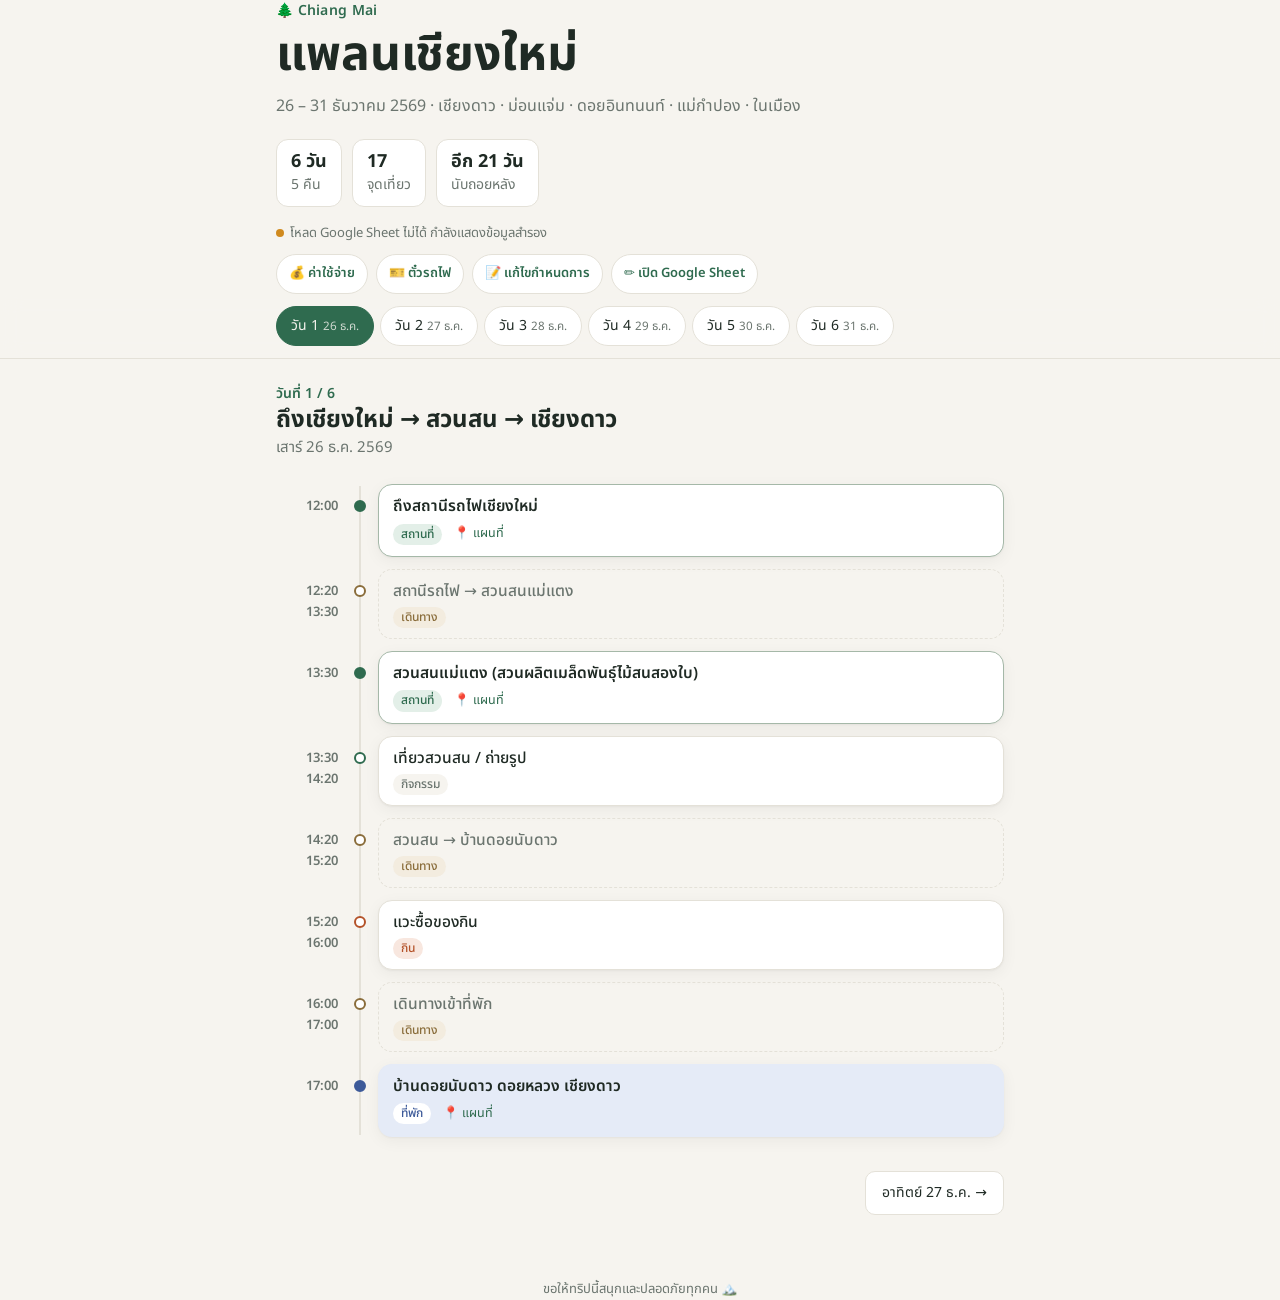
==== commit d6eeee5e: "เปิดใช้ปุ่มแก้ไขกำหนดการ" ====
--- a/index.html
+++ b/index.html
@@ -458,7 +458,7 @@
 
 // ====== แก้ไขกำหนดการบนหน้าเว็บ (ผ่าน Apps Script) ======
 // ใส่ URL เว็บแอปของสคริปต์แก้แพลน หลังกด Deploy ถ้าเว้นว่าง ปุ่มแก้ไขจะไม่แสดง
-const PLAN_API_URL = "";
+const PLAN_API_URL = "https://script.google.com/macros/s/AKfycbwbAybpoCeiDGfc7IfPrhQ-OPk8DV6Bq_acwfW78MPxWwgKZnbTzvHk8VZz054ltoA/exec";
 const TYPE_TH = { place: "สถานที่", travel: "เดินทาง", food: "กิน", stay: "ที่พัก", activity: "กิจกรรม" };
 let editing = false, DRAFT = null, holdUntil = 0;
 const view = () => editing ? DRAFT : TRIP;
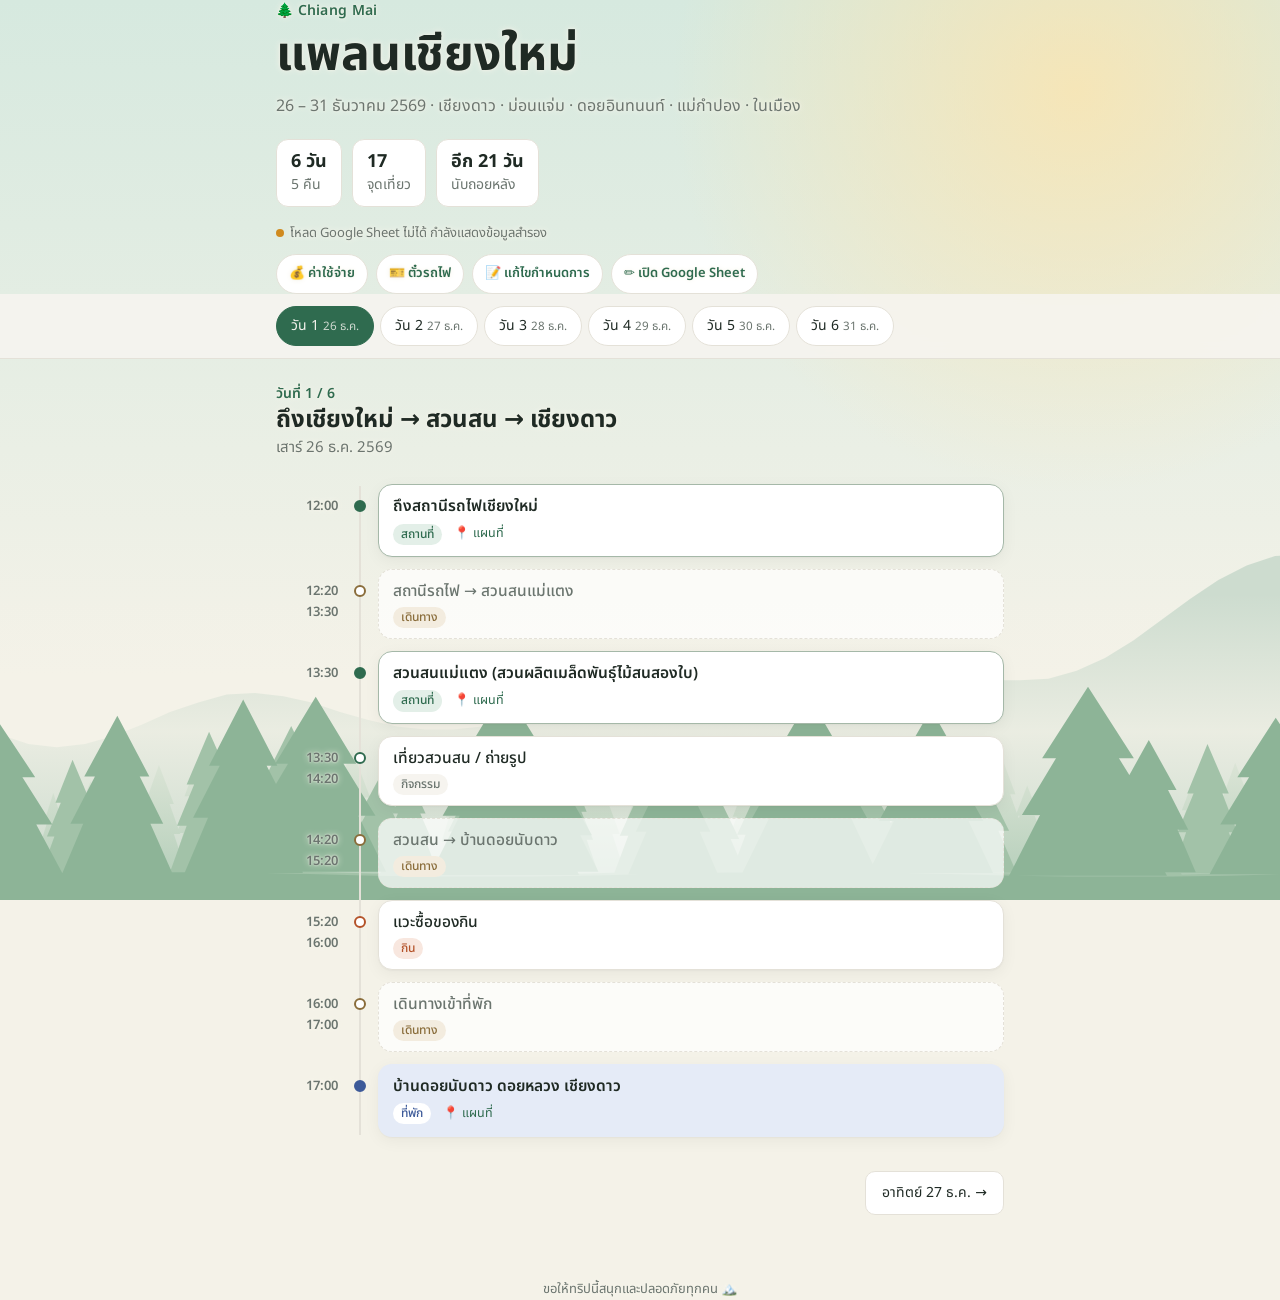
==== commit d2724f80: "ใช้ธีมป่าเขาทุกหน้า: แยกเป็น forest.css ใช้ร่วมกัน Co-Authored-By: Claude Opus 5.5 <noreply@anthropi" ====
--- a/index.html
+++ b/index.html
@@ -115,7 +115,7 @@
   .t-place .title { font-weight: 600; }
   .tag.place { background: var(--accent-soft); color: var(--accent); }
   .t-travel .dot { border-color: var(--travel); }
-  .t-travel .card { background: transparent; box-shadow: none; border-style: dashed; }
+  .t-travel .card { background: color-mix(in srgb, var(--surface) 72%, transparent); box-shadow: none; border-style: dashed; }
   .t-travel .title { color: var(--muted); }
   .tag.travel { background: var(--travel-soft); color: var(--travel); }
   .t-food .dot { border-color: var(--food); }
@@ -200,8 +200,10 @@
     .ed-bar button { flex: 1; }
   }
 </style>
+<link rel="stylesheet" href="forest.css">
 </head>
 <body>
+<div class="scene" aria-hidden="true"><i class="mount"></i><i class="far"></i><i class="fog"></i><i class="mid"></i><i class="near"></i></div>
 <header class="wrap">
   <div class="eyebrow">🌲 Chiang Mai</div>
   <h1>แพลนเชียงใหม่</h1>
@@ -458,7 +460,7 @@
 
 // ====== แก้ไขกำหนดการบนหน้าเว็บ (ผ่าน Apps Script) ======
 // ใส่ URL เว็บแอปของสคริปต์แก้แพลน หลังกด Deploy ถ้าเว้นว่าง ปุ่มแก้ไขจะไม่แสดง
-const PLAN_API_URL = "https://script.google.com/macros/s/AKfycbwbAybpoCeiDGfc7IfPrhQ-OPk8DV6Bq_acwfW78MPxWwgKZnbTzvHk8VZz054ltoA/exec";
+const PLAN_API_URL = "https://script.google.com/macros/s/AKfycbz2HIZTIlmDUfSd8p3SE484pODAWHzm_OzAJLpzYUdCgBN3sHKtK65F3DD_kMlhqsb-/exec";
 const TYPE_TH = { place: "สถานที่", travel: "เดินทาง", food: "กิน", stay: "ที่พัก", activity: "กิจกรรม" };
 let editing = false, DRAFT = null, holdUntil = 0;
 const view = () => editing ? DRAFT : TRIP;
@@ -594,7 +596,10 @@
     setStatus("ok", "บันทึกกำหนดการแล้ว ✓");
     setTimeout(loadSheet, 21000);
   } catch (e) {
-    alert("⚠️ " + e.message);
+    const net = e instanceof TypeError || /fetch|JSON/i.test(e.message);
+    alert(net
+      ? "⚠️ เชื่อมต่อสคริปต์ Google ไม่ได้\nลองเปิดลิงก์สคริปต์ในเบราว์เซอร์ดูว่าขึ้น ok หรือไม่ และตรวจว่า Deploy ตั้ง Who has access เป็น Anyone"
+      : "⚠️ " + e.message);
   }
   btn.disabled = false; btn.textContent = "💾 บันทึก";
 }
--- a/forest.css
+++ b/forest.css
@@ -0,0 +1,33 @@
+/* ธีมป่าเขาใช้ร่วมกันทุกหน้า: วาง <link rel="stylesheet" href="forest.css"> หลัง <style> ของหน้า
+   และวาง <div class="scene" ...> ไว้บนสุดของ <body> */
+:root {
+  --sky1: #d6e9df; --sky2: #f4f2e8; --glow: rgba(255, 228, 170, .75); --stars: none;
+  --mount: #cddccf; --tree1: #b9d1bd; --tree2: #a2c2a8; --tree3: #8db497; --fog: rgba(244, 242, 232, .75);
+}
+@media (prefers-color-scheme: dark) {
+  :root {
+    --sky1: #070f0c; --sky2: #12201a; --glow: rgba(214, 230, 255, .14);
+    --mount: #172820; --tree1: #142319; --tree2: #0f1c15; --tree3: #0a140f; --fog: rgba(18, 32, 26, .7);
+    --stars: radial-gradient(1.5px 1.5px at 12% 18%, #fff9 50%, transparent 52%), radial-gradient(1px 1px at 27% 8%, #fff8 50%, transparent 52%),
+      radial-gradient(1.5px 1.5px at 41% 22%, #fff7 50%, transparent 52%), radial-gradient(1px 1px at 56% 12%, #fff9 50%, transparent 52%),
+      radial-gradient(1px 1px at 68% 27%, #fff6 50%, transparent 52%), radial-gradient(1.5px 1.5px at 91% 30%, #fff8 50%, transparent 52%),
+      radial-gradient(1px 1px at 6% 36%, #fff6 50%, transparent 52%), radial-gradient(1px 1px at 35% 34%, #fff5 50%, transparent 52%),
+      radial-gradient(1px 1px at 77% 6%, #fff8 50%, transparent 52%), radial-gradient(1.5px 1.5px at 49% 4%, #fff6 50%, transparent 52%);
+  }
+}
+
+body { background: var(--sky2); }
+.scene { position: fixed; inset: 0; z-index: -1; pointer-events: none; overflow: hidden;
+  background: var(--stars), radial-gradient(circle at 84% 10%, var(--glow), transparent 30%), linear-gradient(var(--sky1), var(--sky2) 75%); }
+.scene i { position: absolute; left: 0; right: 0; bottom: 0; background: var(--c);
+  -webkit-mask: var(--m) left bottom / auto 100% repeat-x; mask: var(--m) left bottom / auto 100% repeat-x; }
+.scene .mount { --c: var(--mount); --m: url("data:image/svg+xml,%3Csvg xmlns='http://www.w3.org/2000/svg' viewBox='0 0 1200 260' preserveAspectRatio='none'%3E%3Cpath d='M0 260 L0 156 L20 162 L40 164 L60 162 L80 157 L100 150 L120 142 L140 136 L160 131 L180 130 L200 132 L220 136 L240 142 L260 147 L280 151 L300 153 L320 153 L340 151 L360 148 L380 145 L400 143 L420 142 L440 142 L460 144 L480 145 L500 145 L520 144 L540 141 L560 136 L580 131 L600 126 L620 122 L640 120 L660 119 L680 120 L700 122 L720 122 L740 121 L760 116 L780 108 L800 97 L820 84 L840 71 L860 59 L880 50 L900 44 L920 43 L940 45 L960 51 L980 58 L1000 66 L1020 74 L1040 81 L1060 89 L1080 97 L1100 106 L1120 116 L1140 127 L1160 138 L1180 148 L1200 156 L1200 260Z'/%3E%3C/svg%3E"); height: clamp(180px, 46vh, 460px); -webkit-mask-size: 1700px 100%; mask-size: 1700px 100%; }
+.scene .far { --c: var(--tree1); --m: url("data:image/svg+xml,%3Csvg xmlns='http://www.w3.org/2000/svg' viewBox='0 0 1200 200' preserveAspectRatio='none'%3E%3Cpath d='M-31 173 L-22 142 L-28 142 L-18 113 L-22 113 L-8 76 L5 113 L1 113 L11 142 L5 142 L14 173ZM1169 173 L1178 142 L1172 142 L1182 113 L1178 113 L1192 76 L1205 113 L1201 113 L1211 142 L1205 142 L1214 173ZM35 175 L41 151 L37 151 L44 129 L41 129 L50 101 L59 129 L56 129 L63 151 L59 151 L66 175ZM62 172 L71 146 L66 146 L76 121 L72 121 L85 90 L98 121 L94 121 L103 146 L98 146 L107 172ZM126 169 L135 139 L130 139 L140 111 L136 111 L149 75 L163 111 L159 111 L169 139 L163 139 L173 169ZM161 174 L172 138 L166 138 L178 104 L173 104 L189 61 L205 104 L200 104 L212 138 L206 138 L217 174ZM217 173 L225 149 L220 149 L229 127 L225 127 L236 100 L247 127 L244 127 L252 149 L248 149 L255 173ZM251 172 L259 149 L254 149 L263 127 L259 127 L271 100 L282 127 L278 127 L287 149 L282 149 L290 172ZM301 175 L313 139 L306 139 L318 105 L313 105 L330 61 L347 105 L342 105 L355 139 L348 139 L359 175ZM340 175 L350 140 L344 140 L355 107 L351 107 L366 65 L381 107 L376 107 L388 140 L382 140 L392 175ZM411 170 L418 146 L414 146 L421 123 L418 123 L428 95 L437 123 L434 123 L441 146 L437 146 L444 170ZM454 170 L463 141 L457 141 L467 113 L463 113 L477 79 L490 113 L486 113 L496 141 L490 141 L500 170ZM487 173 L495 144 L490 144 L500 117 L496 117 L508 83 L520 117 L516 117 L525 144 L520 144 L529 173ZM527 175 L539 139 L532 139 L545 104 L540 104 L557 60 L574 104 L568 104 L581 139 L574 139 L586 175ZM581 169 L593 131 L586 131 L599 95 L594 95 L612 50 L629 95 L624 95 L637 131 L630 131 L642 169ZM626 173 L639 135 L631 135 L645 99 L639 99 L658 54 L676 99 L671 99 L685 135 L677 135 L690 173ZM678 173 L686 147 L681 147 L691 123 L687 123 L699 92 L712 123 L708 123 L717 147 L712 147 L720 173ZM712 176 L720 153 L715 153 L724 131 L720 131 L732 103 L743 131 L739 131 L748 153 L743 153 L751 176ZM745 169 L756 134 L749 134 L761 101 L756 101 L771 59 L786 101 L782 101 L793 134 L787 134 L797 169ZM795 168 L807 134 L800 134 L813 101 L807 101 L824 60 L841 101 L836 101 L848 134 L841 134 L853 168ZM862 171 L869 148 L865 148 L873 126 L870 126 L881 98 L891 126 L888 126 L896 148 L892 148 L899 171ZM906 176 L918 138 L911 138 L924 102 L919 102 L935 57 L952 102 L947 102 L960 138 L953 138 L964 176ZM945 168 L952 145 L948 145 L956 122 L952 122 L963 94 L974 122 L970 122 L979 145 L974 145 L981 168ZM983 169 L992 140 L987 140 L997 113 L993 113 L1006 79 L1019 113 L1015 113 L1025 140 L1019 140 L1028 169ZM1021 176 L1031 139 L1025 139 L1036 105 L1032 105 L1047 62 L1062 105 L1057 105 L1069 139 L1062 139 L1073 176ZM1099 172 L1108 144 L1103 144 L1112 117 L1108 117 L1121 83 L1133 117 L1129 117 L1138 144 L1133 144 L1142 172ZM1134 173 L1144 141 L1138 141 L1149 111 L1144 111 L1158 73 L1173 111 L1168 111 L1179 141 L1173 141 L1183 173ZM-66 173 L-56 141 L-62 141 L-51 111 L-56 111 L-42 73 L-27 111 L-32 111 L-21 141 L-27 141 L-17 173ZM0 200 L0 172 L50 170 L100 169 L150 169 L200 169 L250 170 L300 172 L350 174 L400 175 L450 175 L500 175 L550 174 L600 172 L650 170 L700 169 L750 169 L800 169 L850 170 L900 172 L950 174 L1000 175 L1050 175 L1100 175 L1150 174 L1200 172 L1200 200Z'/%3E%3C/svg%3E"); height: clamp(110px, 24vh, 240px); }
+.scene .fog { --c: linear-gradient(to top, transparent 10%, var(--fog) 55%, transparent); height: clamp(160px, 34vh, 340px); -webkit-mask: none; mask: none; }
+.scene .mid { --c: var(--tree2); --m: url("data:image/svg+xml,%3Csvg xmlns='http://www.w3.org/2000/svg' viewBox='0 0 1200 240' preserveAspectRatio='none'%3E%3Cpath d='M-39 203 L-26 164 L-34 164 L-20 128 L-26 128 L-8 82 L9 128 L4 128 L17 164 L10 164 L22 203ZM1161 203 L1174 164 L1166 164 L1180 128 L1174 128 L1192 82 L1209 128 L1204 128 L1217 164 L1210 164 L1222 203ZM39 206 L51 163 L44 163 L57 122 L52 122 L68 70 L85 122 L80 122 L93 163 L86 163 L97 206ZM82 203 L94 158 L86 158 L100 116 L94 116 L112 62 L129 116 L124 116 L137 158 L130 158 L142 203ZM160 204 L175 150 L166 150 L182 100 L175 100 L196 36 L218 100 L211 100 L227 150 L218 150 L233 204ZM229 205 L246 149 L236 149 L255 96 L247 96 L273 29 L298 96 L290 96 L309 149 L299 149 L316 205ZM325 204 L337 168 L330 168 L344 134 L338 134 L356 91 L373 134 L368 134 L381 168 L374 168 L386 204ZM356 209 L367 171 L361 171 L373 135 L368 135 L383 90 L399 135 L394 135 L406 171 L400 171 L411 209ZM414 205 L429 157 L420 157 L437 112 L430 112 L452 54 L474 112 L467 112 L484 157 L475 157 L490 205ZM511 204 L521 167 L515 167 L526 133 L521 133 L536 89 L550 133 L545 133 L556 167 L550 167 L560 204ZM576 207 L589 162 L581 162 L596 120 L590 120 L608 67 L627 120 L621 120 L636 162 L628 162 L641 207ZM630 208 L644 166 L636 166 L651 126 L645 126 L664 77 L684 126 L678 126 L693 166 L685 166 L699 208ZM685 209 L699 161 L691 161 L707 116 L700 116 L721 59 L743 116 L736 116 L752 161 L743 161 L758 209ZM775 203 L789 161 L781 161 L796 122 L790 122 L811 73 L831 122 L825 122 L841 161 L832 161 L846 203ZM827 206 L841 154 L833 154 L849 105 L842 105 L863 43 L884 105 L877 105 L893 154 L884 154 L899 206ZM871 207 L887 156 L878 156 L896 109 L888 109 L912 50 L935 109 L928 109 L946 156 L936 156 L953 207ZM984 207 L997 165 L989 165 L1004 125 L998 125 L1018 75 L1037 125 L1031 125 L1046 165 L1038 165 L1051 207ZM1033 210 L1048 164 L1039 164 L1055 122 L1049 122 L1070 68 L1092 122 L1085 122 L1102 164 L1093 164 L1108 210ZM1099 208 L1112 158 L1104 158 L1119 111 L1113 111 L1132 51 L1152 111 L1146 111 L1160 158 L1152 158 L1166 208ZM0 240 L0 206 L50 204 L100 203 L150 203 L200 203 L250 204 L300 206 L350 208 L400 209 L450 209 L500 209 L550 208 L600 206 L650 204 L700 203 L750 203 L800 203 L850 204 L900 206 L950 208 L1000 209 L1050 209 L1100 209 L1150 208 L1200 206 L1200 240Z'/%3E%3C/svg%3E"); height: clamp(110px, 22vh, 230px); -webkit-mask-position: 37% bottom; mask-position: 37% bottom; }
+.scene .near { --c: var(--tree3); --m: url("data:image/svg+xml,%3Csvg xmlns='http://www.w3.org/2000/svg' viewBox='0 0 1200 320' preserveAspectRatio='none'%3E%3Cpath d='M-66 282 L-41 208 L-56 208 L-29 138 L-40 138 L-4 50 L33 138 L21 138 L49 208 L34 208 L59 282ZM1134 282 L1159 208 L1144 208 L1171 138 L1160 138 L1196 50 L1233 138 L1221 138 L1249 208 L1234 208 L1259 282ZM58 282 L78 207 L66 207 L89 137 L79 137 L110 47 L140 137 L131 137 L153 207 L141 207 L162 282ZM173 280 L195 198 L181 198 L206 121 L196 121 L228 23 L260 121 L250 121 L275 198 L261 198 L284 280ZM230 278 L256 195 L241 195 L270 118 L258 118 L296 19 L334 118 L322 118 L352 195 L336 195 L362 278ZM403 283 L431 195 L415 195 L445 112 L433 112 L473 7 L514 112 L501 112 L532 195 L515 195 L543 283ZM477 278 L494 224 L484 224 L503 172 L495 172 L519 107 L544 172 L536 172 L555 224 L544 224 L561 278ZM589 282 L606 219 L596 219 L614 160 L607 160 L631 85 L655 160 L648 160 L666 219 L656 219 L673 282ZM695 283 L721 199 L705 199 L733 120 L722 120 L759 20 L796 120 L785 120 L813 199 L798 199 L823 283ZM814 280 L838 203 L824 203 L849 130 L839 130 L873 37 L906 130 L896 130 L922 203 L908 203 L931 280ZM946 284 L975 194 L958 194 L990 110 L977 110 L1020 4 L1063 110 L1049 110 L1082 194 L1064 194 L1094 284ZM1032 279 L1050 216 L1039 216 L1059 157 L1051 157 L1077 83 L1103 157 L1095 157 L1114 216 L1104 216 L1121 279ZM0 320 L0 282 L50 280 L100 279 L150 279 L200 279 L250 280 L300 282 L350 284 L400 285 L450 285 L500 285 L550 284 L600 282 L650 280 L700 279 L750 279 L800 279 L850 280 L900 282 L950 284 L1000 285 L1050 285 L1100 285 L1150 284 L1200 282 L1200 320Z'/%3E%3C/svg%3E"); height: clamp(120px, 24vh, 260px); -webkit-mask-position: 71% bottom; mask-position: 71% bottom; }
+
+/* ตัวหนังสือที่วางบนฉาก ให้มีขอบฟุ้งอ่านง่าย */
+header h1, header .sub, header .eyebrow, header .back, .sync, section > h2, .hint, .day-head, .time, h2.sec, .note, footer {
+  text-shadow: 0 0 6px var(--sky2), 0 0 2px var(--sky2);
+}
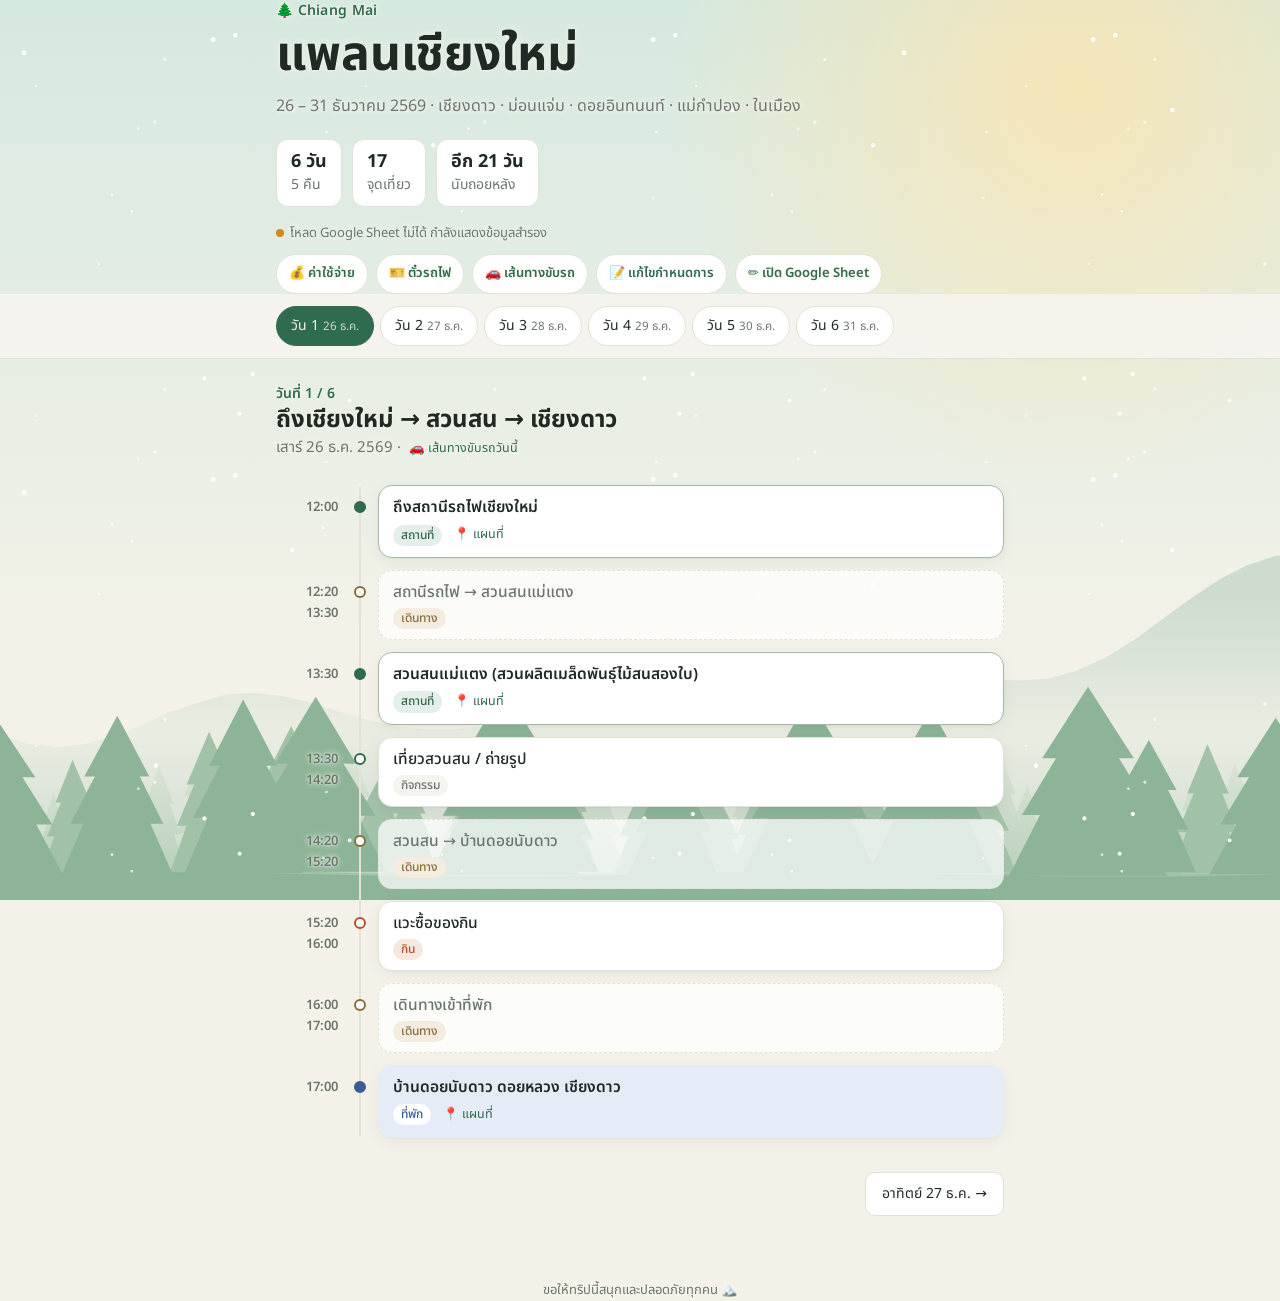
==== commit 54844ef6: "เพิ่มหน้าเส้นทางขับรถแต่ละวัน (route.html) - แผนที่ Leaflet วันละหนึ่งสี เส้นทางตามถนนจริงจาก OSRM พ" ====
--- a/index.html
+++ b/index.html
@@ -218,6 +218,7 @@
     <span style="display:flex;gap:8px;flex-wrap:wrap">
       <a class="edit" href="expenses.html">💰 ค่าใช้จ่าย</a>
       <a class="edit" href="tickets.html">🎫 ตั๋วรถไฟ</a>
+      <a class="edit" href="route.html">🚗 เส้นทางขับรถ</a>
       <button type="button" id="planEditBtn" class="edit" hidden onclick="startEdit()">📝 แก้ไขกำหนดการ</button>
       <a id="editLink" class="edit" target="_blank" rel="noopener">✏️ เปิด Google Sheet</a>
     </span>
@@ -238,86 +239,8 @@
   </div>
 </div>
 
+<script src="trip-data.js"></script>
 <script>
-// ข้อมูลสำรอง ใช้เมื่อโหลด Google Sheet ไม่ได้
-const FALLBACK = [
-  { date: "2026-12-26", label: "เสาร์ 26 ธ.ค.", title: "ถึงเชียงใหม่ → สวนสน → เชียงดาว", items: [
-    ["12:00", "ถึงสถานีรถไฟเชียงใหม่", "place", "สถานีรถไฟเชียงใหม่"],
-    ["12:20–13:30", "สถานีรถไฟ → สวนสนแม่แตง", "travel"],
-    ["13:30", "สวนสนแม่แตง (สวนผลิตเมล็ดพันธุ์ไม้สนสองใบ)", "place", "สวนผลิตเมล็ดพันธุ์ไม้สนสองใบ แม่แตง"],
-    ["13:30–14:20", "เที่ยวสวนสน / ถ่ายรูป", "activity"],
-    ["14:20–15:20", "สวนสน → บ้านดอยนับดาว", "travel"],
-    ["15:20–16:00", "แวะซื้อของกิน", "food"],
-    ["16:00–17:00", "เดินทางเข้าที่พัก", "travel"],
-    ["17:00", "บ้านดอยนับดาว ดอยหลวง เชียงดาว", "stay", "บ้านดอยนับดาว เชียงดาว"],
-  ]},
-  { date: "2026-12-27", label: "อาทิตย์ 27 ธ.ค.", title: "ไร่แกะ → จังเกิ้ลโคสเตอร์ → ม่อนแจ่ม", items: [
-    ["09:00", "ออกเดินทางจากบ้านดอยนับดาว", "activity"],
-    ["09:00–10:40", "เชียงดาว → ไร่ปางแกะเมอร์ริโน่", "travel"],
-    ["10:40", "ไร่ปางแกะเมอร์ริโน่", "place", "ไร่ปางแกะเมอร์ริโน่"],
-    ["10:40–12:00", "ให้อาหารแกะ / ถ่ายรูป", "activity"],
-    ["12:00–12:30", "กินข้าว", "food"],
-    ["12:30–12:50", "ไปโป่งแยง Jungle Coaster", "travel"],
-    ["13:00", "โป่งแยง จังเกิ้ล โคสเตอร์", "place", "Pongyang Jungle Coaster"],
-    ["15:20–17:00", "เดินทางไปที่พัก", "travel"],
-    ["17:00", "ถึงบ้านภูต้นซ้อ ม่อนแจ่ม", "stay", "บ้านภูต้นซ้อ ม่อนแจ่ม"],
-  ]},
-  { date: "2026-12-28", label: "จันทร์ 28 ธ.ค.", title: "ดอยปุย → ดอยสุเทพ → อ่างแก้ว → อินทนนท์", items: [
-    ["09:00", "ออกจากบ้านภูต้นซ้อ ม่อนแจ่ม", "activity"],
-    ["09:00–10:20", "ม่อนแจ่ม → จุดชมวิวดอยปุย", "travel"],
-    ["10:20", "จุดชมวิวดอยปุย", "place", "จุดชมวิวดอยปุย"],
-    ["10:20–11:00", "ถ่ายรูป / ชมวิว", "activity"],
-    ["11:00–11:30", "ดอยปุย → ดอยสุเทพ", "travel"],
-    ["11:30", "วัดพระธาตุดอยสุเทพราชวรวิหาร", "place", "วัดพระธาตุดอยสุเทพราชวรวิหาร"],
-    ["11:30–12:20", "เดินเล่น / ถ่ายรูป", "activity"],
-    ["12:20–12:50", "ดอยสุเทพ → อ่างแก้ว มช.", "travel"],
-    ["12:50", "อ่างแก้ว มช.", "place", "อ่างแก้ว มหาวิทยาลัยเชียงใหม่"],
-    ["12:50–13:30", "เดินเล่น / ถ่ายรูป", "activity"],
-    ["14:00–14:20", "อ่างแก้ว → สวนสาธารณะ อบจ.", "travel"],
-    ["14:20", "สวนสาธารณะ อบจ.เชียงใหม่", "place", "สวนสาธารณะ อบจ.เชียงใหม่"],
-    ["14:20–15:00", "เดินเล่น", "activity"],
-    ["15:00–17:00", "สวน อบจ. → ดอยอินทนนท์", "travel"],
-    ["17:00", "ลานกางเต็นท์ ดอยอินทนนท์", "stay", "ลานกางเต็นท์ ดอยอินทนนท์"],
-  ]},
-  { date: "2026-12-29", label: "อังคาร 29 ธ.ค.", title: "กิ่วแม่ปาน → ผาช่อ → แม่กำปอง", items: [
-    ["07:30–08:00", "กินข้าว / เตรียมตัว", "food"],
-    ["08:00", "ออกจากดอยอินทนนท์", "activity"],
-    ["08:20", "ถึงกิ่วแม่ปาน", "place", "เส้นทางศึกษาธรรมชาติกิ่วแม่ปาน"],
-    ["08:20–10:30", "เดินกิ่วแม่ปาน", "activity"],
-    ["10:30", "ออกจากกิ่วแม่ปาน", "activity"],
-    ["10:30–12:00", "ดอยอินทนนท์ → ผาช่อ", "travel"],
-    ["12:00", "ถึงผาช่อ อุทยานแห่งชาติแม่วาง", "place", "ผาช่อ อุทยานแห่งชาติแม่วาง"],
-    ["13:45–16:15", "ผาช่อ → แม่กำปอง", "travel"],
-    ["16:15–16:30", "ถึงแม่กำปอง", "place", "หมู่บ้านแม่กำปอง"],
-    ["16:30–18:30", "เดินเที่ยวแม่กำปอง", "activity"],
-    ["18:30–20:00", "แม่กำปอง → โรงแรมในเมือง", "travel"],
-    ["20:00", "นอนโรงแรมในเมืองเชียงใหม่", "stay"],
-  ]},
-  { date: "2026-12-30", label: "พุธ 30 ธ.ค.", title: "ต้นฉำฉากลางน้ำ → ท่าแพ → คลองแม่ข่า → กลับ", items: [
-    ["04:30", "ออกเดินทาง", "activity"],
-    ["04:30–06:00", "โรงแรม → ท่าเรือเขื่อนแม่งัด", "travel"],
-    ["06:00", "ถึงท่าเรือต้นฉำฉากลางน้ำ", "place", "ต้นฉำฉากลางน้ำ เขื่อนแม่งัด"],
-    ["06:00–06:20", "นั่งเรือ", "travel"],
-    ["06:20", "ถึงต้นฉำฉากลางน้ำ", "place"],
-    ["06:20–07:30", "ชมวิว / ถ่ายรูป", "activity"],
-    ["07:30–07:50", "กลับท่าเรือ", "travel"],
-    ["07:50–09:20", "กลับเชียงใหม่", "travel"],
-    ["09:20–10:30", "กินข้าว / พัก", "food"],
-    ["11:00", "Check out โรงแรมในเมืองเชียงใหม่", "stay"],
-    ["11:00–11:30", "โรงแรม → ประตูท่าแพ", "travel"],
-    ["11:30", "ถึงประตูท่าแพ", "place", "ประตูท่าแพ เชียงใหม่"],
-    ["11:30–13:30", "กินข้าว / เที่ยว", "food"],
-    ["14:30", "ออกจากประตูท่าแพ", "activity"],
-    ["15:00–16:30", "เดินเที่ยวคลองแม่ข่า", "place", "คลองแม่ข่า เชียงใหม่"],
-    ["17:00", "สถานีรถไฟเชียงใหม่ กลับ กทม.", "place", "สถานีรถไฟเชียงใหม่"],
-    ["18:20", "รถไฟออกจากสถานีเชียงใหม่ (ขบวน 10)", "travel"],
-  ]},
-  { date: "2026-12-31", label: "พฤหัสบดี 31 ธ.ค.", title: "ถึงกรุงเทพฯ", items: [
-    ["06:30", "ถึงสถานีกลางกรุงเทพอภิวัฒน์", "place", "สถานีกลางกรุงเทพอภิวัฒน์"],
-    ["08:30", "แยกย้ายกลับบ้าน", "activity"],
-  ]},
-];
-
 const TAGS = { place: "สถานที่", travel: "เดินทาง", food: "กิน", stay: "ที่พัก", activity: "กิจกรรม" };
 const esc = s => s.replace(/[&<>"]/g, c => ({ "&": "&amp;", "<": "&lt;", ">": "&gt;", '"': "&quot;" }[c]));
 const tabsEl = document.getElementById("tabs");
@@ -333,7 +256,7 @@
     <div class="day-head">
       <div class="num">วันที่ ${i + 1} / ${TRIP.length}</div>
       <h2>${esc(d.title)}</h2>
-      <p>${esc(d.label)} ${+d.date.slice(0, 4) + 543}</p>
+      <p>${esc(d.label)} ${+d.date.slice(0, 4) + 543} · <a class="map" href="route.html#day${i + 1}">🚗 เส้นทางขับรถวันนี้</a></p>
     </div>
     <ol class="timeline">
       ${d.items.map(([time, title, type, q]) => `
@@ -358,59 +281,13 @@
 function go(i) { current = i; render(i); window.scrollTo({ top: document.querySelector("nav").offsetTop, behavior: "smooth" }); }
 
 // ====== Google Sheet ======
-const SHEET_ID = "1g6TUgi-lsjH7V-GZ_DfPVEWCNYqz2OyLvq09_fQpO-4";
-const SHEET_TAB = "แพลนเว็บ";            // ชื่อแท็บในชีต
 const REFRESH_SEC = 30;                  // ดึงข้อมูลใหม่ทุกกี่วินาที
 const TRIP_START = new Date("2026-12-26T00:00:00+07:00");
-const TH_DAYS = ["อาทิตย์","จันทร์","อังคาร","พุธ","พฤหัสบดี","ศุกร์","เสาร์"];
-const TH_MONTHS = ["ม.ค.","ก.พ.","มี.ค.","เม.ย.","พ.ค.","มิ.ย.","ก.ค.","ส.ค.","ก.ย.","ต.ค.","พ.ย.","ธ.ค."];
-const TYPE_FROM_TH = { "สถานที่":"place", "เดินทาง":"travel", "กิน":"food", "ที่พัก":"stay", "กิจกรรม":"activity" };
 
 let TRIP = FALLBACK, current = 0, lastJSON = "";
 document.getElementById("editLink").href = `https://docs.google.com/spreadsheets/d/${SHEET_ID}/edit`;
 
-function parseCSV(text) {
-  const rows = []; let row = [], f = "", q = false;
-  for (let i = 0; i < text.length; i++) {
-    const c = text[i];
-    if (q) { if (c === '"') { if (text[i + 1] === '"') { f += '"'; i++; } else q = false; } else f += c; }
-    else if (c === '"') q = true;
-    else if (c === ",") { row.push(f); f = ""; }
-    else if (c === "\n" || c === "\r") { if (c === "\r" && text[i + 1] === "\n") i++; row.push(f); rows.push(row); row = []; f = ""; }
-    else f += c;
-  }
-  if (f || row.length) { row.push(f); rows.push(row); }
-  return rows;
-}
-
-function buildTrip(rows) {
-  const head = rows[0].map(h => h.trim());
-  const col = name => head.indexOf(name);
-  const cDay = col("วัน"), cTime = col("เวลา"), cText = col("กิจกรรม"), cType = col("ประเภท"), cMap = col("ค้นหาในแผนที่"), cTitle = col("หัวข้อวัน");
-  if (cDay < 0 || cTime < 0 || cText < 0) throw new Error("หัวตารางไม่ตรง");
-  const days = {}, titles = {};
-  for (const r of rows.slice(1)) {
-    const n = parseInt(r[cDay], 10), text = (r[cText] || "").trim();
-    if (!n || !text) continue;
-    const time = (r[cTime] || "").trim().replace(/(\d{1,2}:\d{2}):\d{2}/g, "$1").replace(/(\d)\.(\d{2})/g, "$1:$2").replace(/\s*[-–]\s*/, "–");
-    const type = TYPE_FROM_TH[(r[cType] || "").trim()] || "activity";
-    if (cTitle >= 0 && !titles[n] && (r[cTitle] || "").trim()) titles[n] = r[cTitle].trim();
-    (days[n] = days[n] || []).push([time, text, type, cMap >= 0 ? (r[cMap] || "").trim() : ""]);
-  }
-  const nums = Object.keys(days).map(Number).sort((a, b) => a - b);
-  if (!nums.length) throw new Error("ไม่มีข้อมูล");
-  return nums.map(n => {
-    const { date: iso, label } = dayMeta(n - 1);
-    const fb = FALLBACK.find(x => x.date === iso);
-    const places = days[n].filter(x => x[2] === "place").map(x => x[1]);
-    return {
-      date: iso,
-      label,
-      title: titles[n] || (fb ? fb.title : places.slice(0, 3).join(" → ") || `วันที่ ${n}`),
-      items: days[n],
-    };
-  });
-}
+
 
 function setStatus(kind, msg) {
   document.getElementById("syncStatus").innerHTML = `<i class="led ${kind}"></i>${esc(msg)}`;
@@ -440,10 +317,7 @@
 async function loadSheet() {
   if (editing || Date.now() < holdUntil) return;
   try {
-    const url = `https://docs.google.com/spreadsheets/d/${SHEET_ID}/gviz/tq?tqx=out:csv&headers=1&sheet=${encodeURIComponent(SHEET_TAB)}&t=${Date.now()}`;
-    const res = await fetch(url, { cache: "no-store" });
-    if (!res.ok) throw new Error("HTTP " + res.status);
-    const trip = buildTrip(parseCSV(await res.text()));
+    const trip = await fetchTrip();
     const json = JSON.stringify(trip);
     if (editing) return;
     if (json !== lastJSON) {
@@ -466,11 +340,6 @@
 const view = () => editing ? DRAFT : TRIP;
 if (PLAN_API_URL) document.getElementById("planEditBtn").hidden = false;
 
-// คำนวณวันที่แบบไม่ขึ้นกับเขตเวลาของเครื่อง
-function dayMeta(n) {
-  const d = new Date(Date.UTC(2026, 11, 26 + n));
-  return { date: d.toISOString().slice(0, 10), label: `${TH_DAYS[d.getUTCDay()]} ${d.getUTCDate()} ${TH_MONTHS[d.getUTCMonth()]}` };
-}
 const relabel = days => days.forEach((d, n) => Object.assign(d, dayMeta(n)));
 
 function startEdit() {
--- a/forest.css
+++ b/forest.css
@@ -3,11 +3,12 @@
 :root {
   --sky1: #d6e9df; --sky2: #f4f2e8; --glow: rgba(255, 228, 170, .75); --stars: none;
   --mount: #cddccf; --tree1: #b9d1bd; --tree2: #a2c2a8; --tree3: #8db497; --fog: rgba(244, 242, 232, .75);
+  --snow: rgba(255, 255, 255, .95);
 }
 @media (prefers-color-scheme: dark) {
   :root {
     --sky1: #070f0c; --sky2: #12201a; --glow: rgba(214, 230, 255, .14);
-    --mount: #172820; --tree1: #142319; --tree2: #0f1c15; --tree3: #0a140f; --fog: rgba(18, 32, 26, .7);
+    --mount: #172820; --tree1: #142319; --tree2: #0f1c15; --tree3: #0a140f; --fog: rgba(18, 32, 26, .7); --snow: rgba(255, 255, 255, .75);
     --stars: radial-gradient(1.5px 1.5px at 12% 18%, #fff9 50%, transparent 52%), radial-gradient(1px 1px at 27% 8%, #fff8 50%, transparent 52%),
       radial-gradient(1.5px 1.5px at 41% 22%, #fff7 50%, transparent 52%), radial-gradient(1px 1px at 56% 12%, #fff9 50%, transparent 52%),
       radial-gradient(1px 1px at 68% 27%, #fff6 50%, transparent 52%), radial-gradient(1.5px 1.5px at 91% 30%, #fff8 50%, transparent 52%),
@@ -27,6 +28,16 @@
 .scene .mid { --c: var(--tree2); --m: url("data:image/svg+xml,%3Csvg xmlns='http://www.w3.org/2000/svg' viewBox='0 0 1200 240' preserveAspectRatio='none'%3E%3Cpath d='M-39 203 L-26 164 L-34 164 L-20 128 L-26 128 L-8 82 L9 128 L4 128 L17 164 L10 164 L22 203ZM1161 203 L1174 164 L1166 164 L1180 128 L1174 128 L1192 82 L1209 128 L1204 128 L1217 164 L1210 164 L1222 203ZM39 206 L51 163 L44 163 L57 122 L52 122 L68 70 L85 122 L80 122 L93 163 L86 163 L97 206ZM82 203 L94 158 L86 158 L100 116 L94 116 L112 62 L129 116 L124 116 L137 158 L130 158 L142 203ZM160 204 L175 150 L166 150 L182 100 L175 100 L196 36 L218 100 L211 100 L227 150 L218 150 L233 204ZM229 205 L246 149 L236 149 L255 96 L247 96 L273 29 L298 96 L290 96 L309 149 L299 149 L316 205ZM325 204 L337 168 L330 168 L344 134 L338 134 L356 91 L373 134 L368 134 L381 168 L374 168 L386 204ZM356 209 L367 171 L361 171 L373 135 L368 135 L383 90 L399 135 L394 135 L406 171 L400 171 L411 209ZM414 205 L429 157 L420 157 L437 112 L430 112 L452 54 L474 112 L467 112 L484 157 L475 157 L490 205ZM511 204 L521 167 L515 167 L526 133 L521 133 L536 89 L550 133 L545 133 L556 167 L550 167 L560 204ZM576 207 L589 162 L581 162 L596 120 L590 120 L608 67 L627 120 L621 120 L636 162 L628 162 L641 207ZM630 208 L644 166 L636 166 L651 126 L645 126 L664 77 L684 126 L678 126 L693 166 L685 166 L699 208ZM685 209 L699 161 L691 161 L707 116 L700 116 L721 59 L743 116 L736 116 L752 161 L743 161 L758 209ZM775 203 L789 161 L781 161 L796 122 L790 122 L811 73 L831 122 L825 122 L841 161 L832 161 L846 203ZM827 206 L841 154 L833 154 L849 105 L842 105 L863 43 L884 105 L877 105 L893 154 L884 154 L899 206ZM871 207 L887 156 L878 156 L896 109 L888 109 L912 50 L935 109 L928 109 L946 156 L936 156 L953 207ZM984 207 L997 165 L989 165 L1004 125 L998 125 L1018 75 L1037 125 L1031 125 L1046 165 L1038 165 L1051 207ZM1033 210 L1048 164 L1039 164 L1055 122 L1049 122 L1070 68 L1092 122 L1085 122 L1102 164 L1093 164 L1108 210ZM1099 208 L1112 158 L1104 158 L1119 111 L1113 111 L1132 51 L1152 111 L1146 111 L1160 158 L1152 158 L1166 208ZM0 240 L0 206 L50 204 L100 203 L150 203 L200 203 L250 204 L300 206 L350 208 L400 209 L450 209 L500 209 L550 208 L600 206 L650 204 L700 203 L750 203 L800 203 L850 204 L900 206 L950 208 L1000 209 L1050 209 L1100 209 L1150 208 L1200 206 L1200 240Z'/%3E%3C/svg%3E"); height: clamp(110px, 22vh, 230px); -webkit-mask-position: 37% bottom; mask-position: 37% bottom; }
 .scene .near { --c: var(--tree3); --m: url("data:image/svg+xml,%3Csvg xmlns='http://www.w3.org/2000/svg' viewBox='0 0 1200 320' preserveAspectRatio='none'%3E%3Cpath d='M-66 282 L-41 208 L-56 208 L-29 138 L-40 138 L-4 50 L33 138 L21 138 L49 208 L34 208 L59 282ZM1134 282 L1159 208 L1144 208 L1171 138 L1160 138 L1196 50 L1233 138 L1221 138 L1249 208 L1234 208 L1259 282ZM58 282 L78 207 L66 207 L89 137 L79 137 L110 47 L140 137 L131 137 L153 207 L141 207 L162 282ZM173 280 L195 198 L181 198 L206 121 L196 121 L228 23 L260 121 L250 121 L275 198 L261 198 L284 280ZM230 278 L256 195 L241 195 L270 118 L258 118 L296 19 L334 118 L322 118 L352 195 L336 195 L362 278ZM403 283 L431 195 L415 195 L445 112 L433 112 L473 7 L514 112 L501 112 L532 195 L515 195 L543 283ZM477 278 L494 224 L484 224 L503 172 L495 172 L519 107 L544 172 L536 172 L555 224 L544 224 L561 278ZM589 282 L606 219 L596 219 L614 160 L607 160 L631 85 L655 160 L648 160 L666 219 L656 219 L673 282ZM695 283 L721 199 L705 199 L733 120 L722 120 L759 20 L796 120 L785 120 L813 199 L798 199 L823 283ZM814 280 L838 203 L824 203 L849 130 L839 130 L873 37 L906 130 L896 130 L922 203 L908 203 L931 280ZM946 284 L975 194 L958 194 L990 110 L977 110 L1020 4 L1063 110 L1049 110 L1082 194 L1064 194 L1094 284ZM1032 279 L1050 216 L1039 216 L1059 157 L1051 157 L1077 83 L1103 157 L1095 157 L1114 216 L1104 216 L1121 279ZM0 320 L0 282 L50 280 L100 279 L150 279 L200 279 L250 280 L300 282 L350 284 L400 285 L450 285 L500 285 L550 284 L600 282 L650 280 L700 279 L750 279 L800 279 L850 280 L900 282 L950 284 L1000 285 L1050 285 L1100 285 L1150 284 L1200 282 L1200 320Z'/%3E%3C/svg%3E"); height: clamp(120px, 24vh, 260px); -webkit-mask-position: 71% bottom; mask-position: 71% bottom; }
 
+/* หิมะตกบางๆ (ซ้อนบนต้นไม้ อยู่หลังเนื้อหา) */
+.scene::before, .scene::after { content: ""; position: absolute; left: -20px; right: -20px; bottom: 0; z-index: 1; }
+.scene::before { top: -440px; background-image: radial-gradient(circle at 51% 86%, var(--snow) 1.7px, transparent 2.5px), radial-gradient(circle at 53% 9%, var(--snow) 2.0px, transparent 2.8px), radial-gradient(circle at 3% 33%, var(--snow) 1.8px, transparent 2.6px), radial-gradient(circle at 62% 85%, var(--snow) 1.7px, transparent 2.5px), radial-gradient(circle at 58% 8%, var(--snow) 1.9px, transparent 2.7px), radial-gradient(circle at 71% 25%, var(--snow) 1.9px, transparent 2.7px), radial-gradient(circle at 59% 94%, var(--snow) 1.6px, transparent 2.4px), radial-gradient(circle at 84% 91%, var(--snow) 1.5px, transparent 2.3px), radial-gradient(circle at 92% 60%, var(--snow) 1.2px, transparent 2.0px), radial-gradient(circle at 40% 74%, var(--snow) 1.9px, transparent 2.7px), radial-gradient(circle at 10% 12%, var(--snow) 2.0px, transparent 2.8px);
+  background-size: 440px 440px; animation: snow-a 40s linear infinite; }
+.scene::after { top: -330px; background-image: radial-gradient(circle at 17% 26%, var(--snow) 0.8px, transparent 1.4px), radial-gradient(circle at 5% 40%, var(--snow) 1.0px, transparent 1.6px), radial-gradient(circle at 4% 60%, var(--snow) 1.1px, transparent 1.7px), radial-gradient(circle at 40% 59%, var(--snow) 1.1px, transparent 1.7px), radial-gradient(circle at 48% 39%, var(--snow) 1.0px, transparent 1.6px), radial-gradient(circle at 46% 64%, var(--snow) 1.1px, transparent 1.7px), radial-gradient(circle at 36% 80%, var(--snow) 0.9px, transparent 1.5px), radial-gradient(circle at 56% 18%, var(--snow) 1.2px, transparent 1.8px), radial-gradient(circle at 53% 37%, var(--snow) 1.3px, transparent 1.9px);
+  background-size: 330px 330px; opacity: .7; animation: snow-b 56s linear infinite; }
+@keyframes snow-a { 50% { transform: translate(16px, 220px); } 100% { transform: translate(0, 440px); } }
+@keyframes snow-b { 50% { transform: translate(-12px, 165px); } 100% { transform: translate(0, 330px); } }
+@media (prefers-reduced-motion: reduce) { .scene::before, .scene::after { animation: none; } }
+
 /* ตัวหนังสือที่วางบนฉาก ให้มีขอบฟุ้งอ่านง่าย */
 header h1, header .sub, header .eyebrow, header .back, .sync, section > h2, .hint, .day-head, .time, h2.sec, .note, footer {
   text-shadow: 0 0 6px var(--sky2), 0 0 2px var(--sky2);
